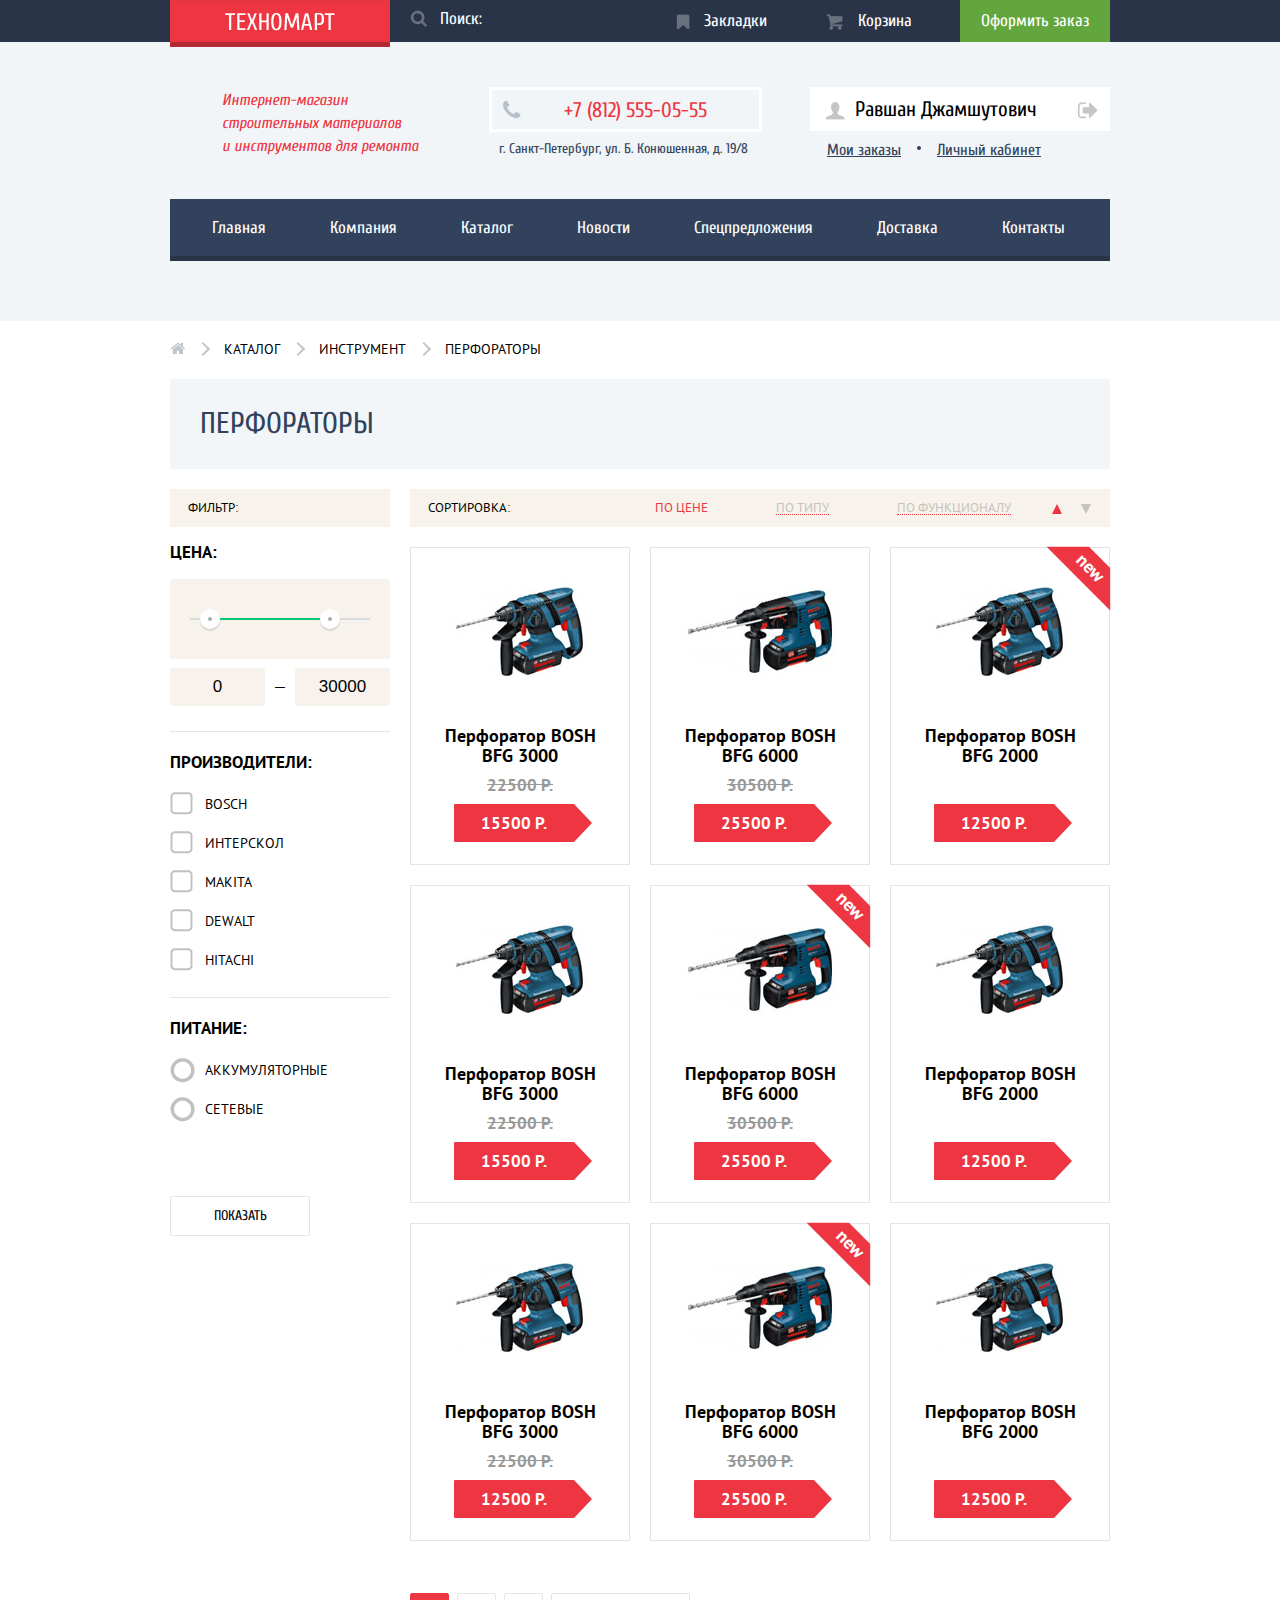
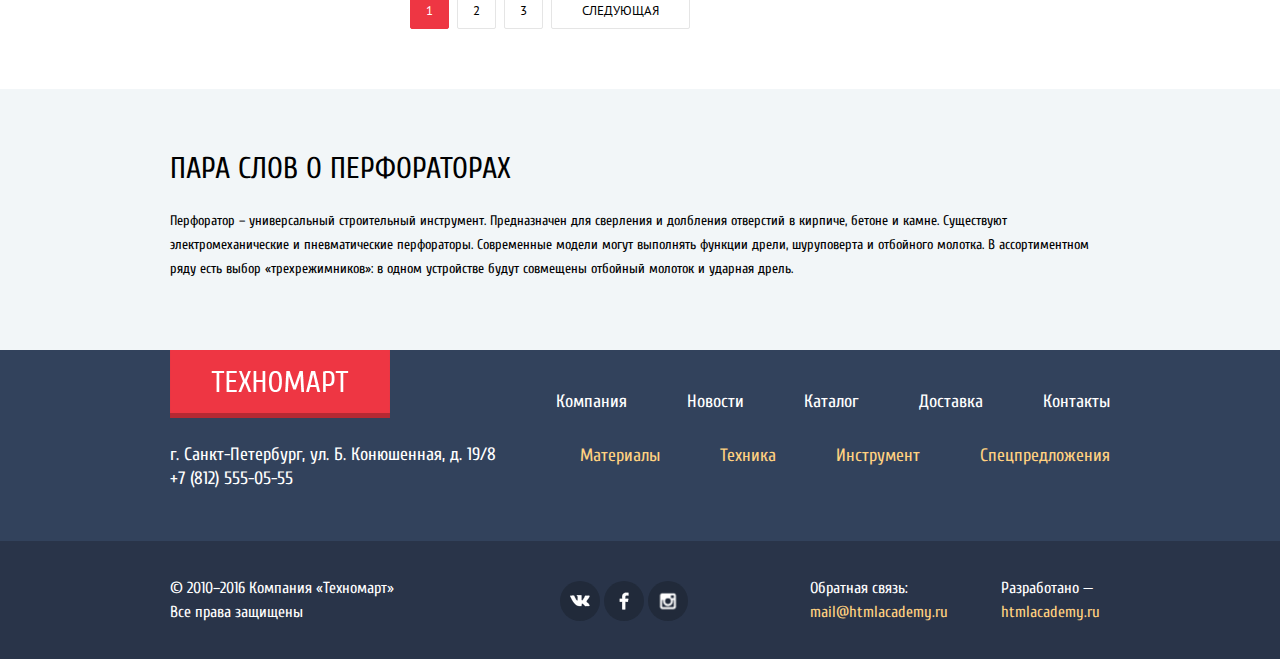
==== catalog.html @ 4146f98a "Верстка - итог" ====
<!DOCTYPE html>
<html lang="ru">
  <head>
    <meta charset="utf-8">
    <title>HTML Academy: Техномарт</title>
    <link rel="stylesheet" href="https://fonts.googleapis.com/css?family=Cuprum:400,400i,700&amp;subset=cyrillic">
    <link rel="stylesheet" href="https://fonts.googleapis.com/css?family=PT+Sans:400,700&amp;subset=cyrillic">
    <link rel="stylesheet" href="css/normalize.css">
    <link rel="stylesheet" href="css/style.css">
  </head>
  <body>
    <header class="main-header">
      <div class="main-header-top">
        <div class="container clearfix">
          <a class="main-header-logo" href="#">
            <img src="img/logo.png" width="220" height="47" alt="Техномарт">
          </a>
          <form class="main-header-search" action="https://echo.htmlacademy.ru" method="post">
            <input class="main-header-search-input" id="search" type="text">
            <label for="search">Поиск:</label>
          </form>
          <a class="order" href="#">Оформить заказ</a>
          <a class="basket" href="#">Корзина</a>
          <a class="bookmarks" href="#">Закладки</a>
        </div>
      </div>
      <div class="main-header-bottom">
        <div class="container">
          <h1>Интернет-магазин<br>
            строительных материалов<br>
            и инструментов для ремонта
          </h1>
          <div class="main-header-contacts">
            <p class="phone">
              +7 (812) 555-05-55
            </p>
            <p class="address">
              г. Санкт-Петербург, ул. Б. Конюшенная, д. 19/8
            </p>
          </div>
          <div class="main-header-user-block">
            <a class="logout" href="#">Равшан Джамшутович</a>
            <a class="orders" href="#">Мои заказы</a>
            <a class="personal-account" href="#">Личный кабинет</a>
          </div>
          <nav class="main-header-navigation">
            <ul>
              <li>
                <a href="#">Главная</a>
              </li>
              <li>
                <a href="#">Компания</a>
              </li>
              <li>
                <a href="#">Каталог</a>
              </li>
              <li>
                <a href="#">Новости</a>
              </li>
              <li>
                <a href="#">Спецпредложения</a>
              </li>
              <li>
                <a href="#">Доставка</a>
              </li>
              <li>
                <a href="#">Контакты</a>
              </li>
            </ul>
          </nav>
        </div>
      </div>
    </header>
    <main class="main-content container clearfix">
      <ul class="breadcrumbs">
        <li>
          <a class="home" href="#"></a>
        </li>
        <li>
          <a href="#">Каталог</a>
        </li>
        <li>
          <a href="#">Инструмент</a>
        </li>
        <li>
          Перфораторы
        </li>
      </ul>
      <h2>Перфораторы</h2>
      <aside class="filter">
        <div class="filter-caption">Фильтр:</div>
        <form action="https://echo.htmlacademy.ru" method="get">
          <div class="range-filter">
            <p>Цена:</p>
            <div class="range-controls">
              <div class="scale"><div class="bar"></div></div>
              <div class="toggle min-toggle"></div>
              <div class="toggle max-toggle"></div>
            </div>
            <div class="price-controls">
              <input class="min-price" type="text" value="0">
              <span>&mdash;</span>
              <input class="max-price" type="text" value="30000">
            </div>
          </div>
          <div class="filter-by-vendors">
            <p>Производители:</p>
            <input class="filter-by-vendors-input" id="vendor-1" type="checkbox" name="vendor" value="Bosch">
            <label for="vendor-1">Bosch</label>
            <input class="filter-by-vendors-input" id="vendor-2" type="checkbox" name="vendor" value="Интерскол">
            <label for="vendor-2">Интерскол</label>
            <input class="filter-by-vendors-input" id="vendor-3" type="checkbox" name="vendor" value="Makita">
            <label for="vendor-3">Makita</label>
            <input class="filter-by-vendors-input" id="vendor-4" type="checkbox" name="vendor" value="Dewalt">
            <label for="vendor-4">Dewalt</label>
            <input class="filter-by-vendors-input" id="vendor-5" type="checkbox" name="vendor" value="Hitachi">
            <label for="vendor-5">Hitachi</label>
          </div>
          <div class="filter-by-power">
            <p>Питание:</p>
            <input class="filter-by-power-input" id="power-1" type="checkbox" name="power" value="Аккумуляторные">
            <label for="power-1">Аккумуляторные</label>
            <input class="filter-by-power-input" id="power-2" type="checkbox" name="power" value="Сетевые">
            <label for="power-2">Сетевые</label>
          </div>
          <input class="btn" type="submit" value="Показать">
        </form>
      </aside>
      <section class="goods">
        <div class="sort clearfix">
          <p>Сортировка:</p>
          <ul class="sort-by">
            <li>
              <a href="#" class="active">По цене</a>
            </li>
            <li>
              <a href="#">По типу</a>
            </li>
            <li>
              <a href="#">По функционалу</a>
            </li>
          </ul>
          <a href="#" class="descending"></a>
          <a href="#" class="ascending active"></a>
        </div>
        <div class="items-grid">
          <div class="items-grid-item">
            <div class="image">
              <img src="img/snippet-18927.jpg" width="218" height="168" alt="Перфоратор BOSH BFG 3000">
            </div>
            <div class="actions">
              <a class="btn action-buy"  href="#">Купить</a>
              <a class="btn action-bookmark" href="#">В закладки</a>
            </div>
            <h3>Перфоратор BOSH BFG 3000</h3>
            <p class="old-price">22500 р.</p>
            <p class="price">15500 р.</p>
          </div>
          <div class="items-grid-item">
            <div class="image">
              <img src="img/snippet-945.jpg" width="218" height="168" alt="Перфоратор BOSH BFG 6000">
            </div>
            <div class="actions">
              <a class="btn action-buy" href="#">Купить</a>
              <a class="btn action-bookmark" href="#">В закладки</a>
            </div>
            <h3>Перфоратор BOSH BFG 6000</h3>
            <p class="old-price">30500 р.</p>
            <p class="price">25500 р.</p>
          </div>
          <div class="items-grid-item new">
            <div class="image">
              <img src="img/snippet-18927.jpg" width="218" height="168" alt="Перфоратор BOSH BFG 2000">
            </div>
            <div class="actions">
              <a class="btn action-buy" href="#">Купить</a>
              <a class="btn action-bookmark" href="#">В закладки</a>
            </div>
            <h3>Перфоратор BOSH BFG 2000</h3>
            <p class="old-price"></p>
            <p class="price">12500 р.</p>
          </div>
          <div class="items-grid-item">
            <div class="image">
              <img src="img/snippet-18927.jpg" width="218" height="168" alt="Перфоратор BOSH BFG 3000">
            </div>
            <div class="actions">
              <a class="btn action-buy" href="#">Купить</a>
              <a class="btn action-bookmark" href="#">В закладки</a>
            </div>
            <h3>Перфоратор BOSH BFG 3000</h3>
            <p class="old-price">22500 р.</p>
            <p class="price">15500 р.</p>
          </div>
          <div class="items-grid-item new">
            <div class="image">
              <img src="img/snippet-945.jpg" width="218" height="168" alt="Перфоратор BOSH BFG 6000">
            </div>
            <div class="actions">
              <a class="btn action-buy" href="#">Купить</a>
              <a class="btn action-bookmark" href="#">В закладки</a>
            </div>
            <h3>Перфоратор BOSH BFG 6000</h3>
            <p class="old-price">30500 р.</p>
            <p class="price">25500 р.</p>
          </div>
          <div class="items-grid-item">
            <div class="image">
              <img src="img/snippet-18927.jpg" width="218" height="168" alt="Перфоратор BOSH BFG 2000">
            </div>
            <div class="actions">
              <a class="btn action-buy" href="#">Купить</a>
              <a class="btn action-bookmark" href="#">В закладки</a>
            </div>
            <h3>Перфоратор BOSH BFG 2000</h3>
            <p class="old-price"></p>
            <p class="price">12500 р.</p>
          </div>
          <div class="items-grid-item">
            <div class="image">
              <img src="img/snippet-18927.jpg" width="218" height="168" alt="Перфоратор BOSH BFG 3000">
            </div>
            <div class="actions">
              <a class="btn action-buy" href="#">Купить</a>
              <a class="btn action-bookmark" href="#">В закладки</a>
            </div>
            <h3>Перфоратор BOSH BFG 3000</h3>
            <p class="old-price">22500 р.</p>
            <p class="price">12500 р.</p>
          </div>
          <div class="items-grid-item new">
            <div class="image">
              <img src="img/snippet-945.jpg" width="218" height="168" alt="Перфоратор BOSH BFG 6000">
            </div>
            <div class="actions">
              <a class="btn action-buy" href="#">Купить</a>
              <a class="btn action-bookmark" href="#">В закладки</a>
            </div>
            <h3>Перфоратор BOSH BFG 6000</h3>
            <p class="old-price">30500 р.</p>
            <p class="price">25500 р.</p>
          </div>
          <div class="items-grid-item">
            <div class="image">
              <img src="img/snippet-18927.jpg" width="218" height="168" alt="Перфоратор BOSH BFG 2000">
            </div>
            <div class="actions">
              <a class="btn action-buy" href="#">Купить</a>
              <a class="btn action-bookmark" href="#">В закладки</a>
            </div>
            <h3>Перфоратор BOSH BFG 2000</h3>
            <p class="old-price"></p>
            <p class="price">12500 р.</p>
          </div>
        </div>
        <div class="pages">
          <ul>
            <li>
              <a class="active">1</a>
            </li>
            <li>
              <a href="#">2</a>
            </li>
            <li>
              <a href="#">3</a>
            </li>
            <li>
              <a class="next" href="#">Следующая</a>
            </li>
          </ul>
        </div>
      </section>
    </main>
    <article class="note">
      <div class="container">
        <h2>Пара слов о перфораторах</h2>
        <p>
          Перфоратор &ndash; универсальный строительный инструмент.
          Предназначен для сверления и долбления отверстий в кирпиче, бетоне и камне.
          Существуют электромеханические и пневматические перфораторы.
          Современные модели могут выполнять функции дрели, шуруповерта и отбойного молотка.
          В ассортиментном ряду есть выбор «трехрежимников»: в одном устройстве будут совмещены
          отбойный молоток и ударная дрель.
        </p>
      </div>
    </article>
    <footer class="main-footer">
      <div class="footer-top">
        <div class="container clearfix">
          <div class="main-footer-contacts">
            <a class="main-footer-logo"  href="#">
              <img src="img/logo_footer.png" width="220" height="68" alt="Техномарт">
            </a>
            <p>
              г. Санкт-Петербург, ул. Б. Конюшенная, д. 19/8 <br>
              +7 (812) 555-05-55
            </p>
          </div>
          <div class="main-footer-navigation">
            <ul class="main-footer-navigation-top">
              <li>
                <a href="#">Компания</a>
              </li>
              <li>
                <a href="#">Новости</a>
              </li>
              <li>
                <a href="#">Каталог</a>
              </li>
              <li>
                <a href="#">Доставка</a>
              </li>
              <li>
                <a href="#">Контакты</a>
              </li>
            </ul>
            <ul class="main-footer-navigation-bottom">
              <li>
                <a href="#">Материалы</a>
              </li>
              <li>
                <a href="#">Техника</a>
              </li>
              <li>
                <a href="#">Инструмент</a>
              </li>
              <li>
                <a href="#">Спецпредложения</a>
              </li>
            </ul>
          </div>
        </div>
      </div>
      <div class="footer-bottom">
        <div class="container clearfix">
          <div class="footer-copyright">
            &copy; 2010&ndash;2016 Компания &laquo;Техномарт&raquo; <br>
            Все права защищены
          </div>
          <div class="footer-social">
            <a class="vk" href="#">Вконтакте</a>
            <a class="facebook" href="#">Фейсбук</a>
            <a class="instagramm" href="#">Инстаграм</a>
          </div>
          <div class="footer-feedback">
            <p>Обратная связь:</p>
            <a href="mailto:mail@htmlacademy.ru">mail@htmlacademy.ru</a>
          </div>
          <div class="footer-designed">
            <p>Разработано &mdash;</p>
            <a href="#">htmlacademy.ru</a>
          </div>
        </div>
      </div>
    </footer>
  </body>
</html>
---- css/style.css ----
body {
  min-width: 1200px;
  margin: 0;
  padding: 0;
  font-size: 14px;
  line-height: 24px;
  font-weight: normal;
  font-family: Cuprum, Arial, sans-serif;
}

.clearfix::after {
  content: "";
  display: table;
  clear: both;
}

.container {
  width: 940px;
  margin: 0 auto;
  padding: 0 10px;
}

.main-header-top {
  background-color: #293449;
}

.main-header-top .container {
  height: 42px;
  color: #ffffff;
  font-size: 17px;
  line-height: 18px;
}

.main-header-logo {
  width: 220px;
  height: 47px;
  float: left;
}

.main-header-logo:hover {
  background: transparent url("../img/logo-hover.png") no-repeat;
}

.main-header-logo:active {
  background: transparent url("../img/logo-active.png") no-repeat;
}

.main-header-logo:hover img,
.main-header-logo:active img {
  display: none;
}

.main-header-search {
  float: left;
  width: 270px;
  height: 42px;
  margin: 0;
  position: relative;
}

.main-header-search-input {
  position: relative;
  width: 220px;
  height: 40px;
  border: none;
  margin: 0;
  padding-left: 50px;
  background-color: transparent;
  font: inherit;
}

.main-header-search label {
  position: absolute;
  top: 10px;
  left: 50px;
}

.main-header-search label::after {
  content: "";
  position: absolute;
  left: -30px;
  background: transparent url("../img/icon-sprite.png") no-repeat;
  width: 17px;
  height: 17px;
  background-position: -5px -271px;
  opacity: 0.3;
}

.main-header-search-input:focus {
  background-color: #ffffff;
  outline: none;
}

.main-header-search-input:focus + label {
  font-size: 0;
}

.main-header-search-input:focus + label::after {
  background: transparent url("../img/icon-sprite.png") no-repeat;
  background-position: -5px -298px;
  opacity: 1;
}

.main-header-top .bookmarks,
.main-header-top .basket,
.main-header-top .order {
  float: right;
  width: 150px;
  color: #ffffff;
  font-size: 17px;
  text-decoration: none;
  padding-top: 12px;
  padding-bottom: 12px;
  text-align: center;
}

.main-header-top .bookmarks,
.main-header-top .basket {
  position: relative;
}

.main-header-top .bookmarks::after,
.main-header-top .basket::after {
  content: "";
  position: absolute;
  top: 14px;
  left: 16px;
  width: 19px;
  height: 19px;
  background: transparent url("../img/icon-sprite.png") no-repeat;
  opacity: 0.3;
}

.main-header-top .bookmarks::after {
  background-position: -5px -31px;
}

.main-header-top .basket::after {
  background-position: -5px -5px;
}

.main-header-top .order {
  background-color: #63a63e;
}

.main-header-top .bookmarks:hover,
.main-header-top .basket:hover,
.main-header-top .main-header-search:hover {
  background-color: #212a3a;
}

.main-header-top .bookmarks:hover::after,
.main-header-top .basket:hover::after,
.main-header-search:hover label::after{
  opacity: 1;
}

.main-header-top .order:hover {
  background-color: #5fbb2d;
}

.main-header-top.bookmarks:hover,
.main-header-top .basket:hover {
  opacity: 1;
}

.main-header-top .bookmarks:active,
.main-header-top .basket:active {
  background-color: #161d29;
  color: rgba(255, 255, 255, 0.6);
}

.main-header-top .order:active {
  background-color: #518534;
  color: rgba(255, 255, 255, 0.51);
}

.main-header-top .bookmarks:active::after,
.main-header-top .basket:active::after {
  opacity: 0.5;
}

.main-header-bottom {
  background-color: #f1f5f7;
  padding-top: 45px;
  padding-bottom: 60px;
}

.main-header-bottom h1 {
  float: left;
  width: 200px;
  font-size: 16px;
  line-height: 23px;
  color: #ee3643;
  font-style: italic;
  font-weight: normal;
  padding-top: 2px;
  padding-left: 52px;
  padding-right: 67px;
  margin-top: 0;
  margin-bottom: 41px;
}

.main-header-contacts {
  float: left;
  width: 300px;
}

.main-header-contacts .phone {
  position: relative;
  width: 195px;
  border: 3px solid #ffffff;
  color: #ee3643;
  font-size: 21px;
  line-height: 18px;
  padding-top: 11px;
  padding-bottom: 10px;
  padding-left: 72px;
  margin: 0;
}

.main-header-contacts .phone::before {
  content: "";
  position: absolute;
  top: 10px;
  left: 10px;
  background: transparent url("../img/icon-sprite.png") no-repeat;
  width: 19px;
  height: 19px;
  background-position: -5px -242px;

}

.main-header-contacts .address {
  color: #32425c;
  width: 260px;
  font-size: 14px;
  line-height: 24px;
  margin: 0;
  padding: 5px 10px;
}

.main-header-user-block {
  float: right;
  width: 300px;
  padding-left: 10px;
}

.main-header-user-block .registration,
.main-header-user-block .login,
.main-header-user-block .logout {
  background-color: #ffffff;
  text-decoration: none;
  color: #000000;
  font-size: 21px;
  line-height: 18px;
  vertical-align: top;
  padding-top: 13px;
  padding-bottom: 13px;

}
.main-header-user-block .login{
  position: relative;
  float: right;
  width: 50px;
  padding-left: 45px;
  padding-right: 25px;
}

.main-header-user-block .logout{
  position: relative;
  float: right;
  width: 210px;
  padding-left: 45px;
  padding-right: 45px;
  margin-bottom: 7px;
}

.main-header-user-block .login::before,
.main-header-user-block .logout::after,
.main-header-user-block .logout::before {
   content: "";
   position: absolute;
   background: transparent url("../img/icon-sprite.png") no-repeat;
 }

.main-header-user-block .login::before {
  background-position: -5px -134px;
  width: 19px;
  height: 19px;
  top: 15px;
  left: 15px;
}

.main-header-user-block .logout::after {
  width: 21px;
  height: 17px;
  background-position: -5px -188px;
  top: 15px;
  right: 12px;
}

.main-header-user-block .logout::before{
  width: 20px;
  height: 18px;
  background-position: -5px -325px;
  top: 15px;
  left: 15px;
}

.main-header-user-block .registration {
  float: right;
  width: 100px;
  margin-left: 10px;
  padding-left: 25px;
  padding-right: 25px;
}

.main-header-user-block .login:hover,
.main-header-user-block .registration:hover {
  color: #ee3643;
}

.main-header-user-block .login:hover::before {
  background-position: -5px -161px;
}

.main-header-user-block .logout:hover::after {
  background-position: -5px -215px;
}


.main-header-user-block .logout:hover::before {
  background-position: -5px -353px;
}

.main-header-user-block .login:active,
.main-header-user-block .registration:active,
.main-header-user-block .logout:active {
  color: rgba(0, 0, 0, 0.3);
}

.main-header-user-block .login:active::before,
.main-header-user-block .logout:active::after{
  background-position: -5px -134px;
}

.main-header-user-block .logout:active::before {
  background-position: -5px -270px;
}

.main-header-user-block .orders,
.main-header-user-block .personal-account {
  position: relative;
  padding-left: 17px;
  padding-right: 15px;
  color: #32425c;
  font-size: 16px;
}

.main-header-user-block .orders:hover,
.main-header-user-block .personal-account:hover {
  color: #ee3643;
}

.main-header-user-block .orders::after {
  content: "";
  position: absolute;
  width: 4px;
  height: 4px;
  top: 5px;
  right: -5px;
  border-radius: 50%;
  background-color: #32425c;
}

.main-header-user-block .orders:active,
.main-header-user-block .personal-account:active {
  color: rgba(0, 0, 0, 0.3);
}

.main-header-navigation {
  clear: both;
  background-color: #32425c;
  border-bottom: 5px solid #293449;
  padding: 0 12px;
}

.main-header-navigation ul,
.main-footer-navigation ul,
.breadcrumbs ul,
.sort-by ul,
.pages ul {
  margin: 0;
  padding: 0;
  list-style: none;
}

.main-header-navigation li,
.main-footer-navigation li,
.breadcrumbs li,
.sort-by li,
.pages li {
  display: inline-block;
}

.main-header-navigation a,
.main-footer-navigation a,
.breadcrumbs a,
.sort-by a,
.pages a {
  display: block;
  text-decoration: none;
}

.main-header-navigation li {
  font-size: 17px;
  line-height: 17px;
}

.main-header-navigation a {
  padding: 20px 30px;
  color: #ffffff;
}
.main-header-navigation a:hover {
  background-color: #293449;
}

.main-header-navigation a:active {
  background-color: #293449;
  color: #868c95;
}

.breadcrumbs a,
.pages a {
  color: #000000;
}

.breadcrumbs {
  padding: 0;
  margin: 16px 0;
}

.breadcrumbs li {
  margin-right: 35px;
  vertical-align: top;
}

.breadcrumbs a{
  position: relative;
}

.breadcrumbs .home::before {
  content: "";
  position: absolute;
  top: 5px;
  left: 0;
  width: 15px;
  height: 12px;
  background: transparent url("../img/icon-sprite.png") no-repeat;
  background-position: -5px -85px;
}

.breadcrumbs .home {
  width: 15px;
  height: 12px;
}

.breadcrumbs a::after {
  content: "";
  position: absolute;
  top: 7px;
  right: -23px;
  width: 8px;
  height: 8px;
  border-top: 2px solid #c1c6ce;
  border-right: 2px solid #c1c6ce;
  -webkit-transform: rotate(45deg);
  -ms-transform: rotate(45deg);
  transform: rotate(45deg);
}

.pages li {
  margin-right: 5px;
}

.pages {
  margin-top: 32px;
  font-size: 13px;
  line-height: 18px;
}

.pages a {
  border: 1px solid #e5e5e5;
  border-radius: 2px;
  padding: 8px 15px;
}

.pages .next {
  padding: 8px 30px;
}

.pages a:hover {
  border-color: #bdc6ca;
}

.pages a:active {
  border-color: #ee3643;
}

.pages a.active {
  background-color: #ee3643;
  border-color: #ee3643;
  color: #ffffff;
}

.sort {
  background-color: #f7f3ec;
  font-size: 13px;
  line-height: 18px;
  padding-top: 10px;
  padding-bottom: 10px;
}

.sort p,
.sort .sort-by {
  float: left;
}

.sort p {
  margin-left: 18px;
  margin-top: 0;
  margin-bottom: 0;
}

.sort-by {
  margin-left: 145px;
  margin-bottom: 0;
  margin-top: 0;
  padding: 0;
}

.sort-by li {
  margin-left: 65px;
}

.sort-by li:nth-child(1) {
  margin-left: 0;
}

.sort .ascending,
.sort .descending {
  float: right;
  margin-top: 5px;
  margin-right: 19px;
  width: 0;
  height: 0;
  border-left: 5px solid transparent;
  border-right: 5px solid transparent;
}

.sort .ascending {
  border-bottom: 10px solid #c6c2bd;
}

.sort .descending {
  border-top: 10px solid #c6c2bd;
}

.sort .ascending.active {
  border-bottom-color: #ee3643;
}

.sort .descending.active {
  border-top-color: #ee3643;
}

.sort .ascending:hover {
  border-bottom-color: #000000;
}

.sort .descending:hover{
  border-top-color: #000000;
}

.sort-by a {
  color: #c6c2bd;
  border-bottom: 1px dotted #ee3643;
  height: 1em;
  line-height: 1.05em;
}

.sort-by a.active {
  color: #ee3643;
  border-bottom: none;
}

.sort-by a:hover{
  color: #000000;
  border-bottom: 1px solid #ee3643;
}

.main-content h2 {
  margin-top: 18px;
}

.main-content .breadcrumbs,
.main-content .filter,
.goods .sort,
.goods .pages {
  font-family: "PT Sans", sans-serif;
  text-transform: uppercase;
}

.note {
  margin-top: 60px;
  background-color: #f2f6f8;
  padding-top: 40px;
  padding-bottom: 55px;
}

.main-content h2,
.note h2 {
  text-transform: uppercase;
  font-weight: normal;
  font-size: 30px;
  line-height: 30px;
}

.main-content h2 {
  background-color: #f2f6f8;
  padding: 30px;
  color: #32425c;
  margin-bottom: 20px;
}

.main-content .filter {
  width: 220px;
  margin-right: 20px;
  float: left;
}

.main-content .goods {
  width: 700px;
  float: right;
}

.filter label {
  display: block;
}

.filter p {
  font-size: 17px;
  line-height: 30px;
  font-weight: bold;
  margin-top: 10px;
  margin-bottom: 12px;
}

.filter .filter-caption {
  font-weight: normal;
  background-color: #f7f3ec;
  padding: 10px 18px;
  font-size: 13px;
  line-height: 18px;
  margin: 0;
}

.range-controls {
  position: relative;
  padding-top: 39px;
  padding-bottom: 39px;
  padding-left: 20px;
  padding-right: 20px;
  background-color: #f7f3ec;
  border-radius: 3px;
  margin-bottom: 9px;
}

.range-controls .scale {
  width: 180px;
  height: 2px;
  background-color: #d7dcde;
}

.range-controls .bar {
  height: 2px;
  background-color: #00ca74;
  margin-left: 30px;
  margin-right: 50px;
}

.range-controls .toggle {
  position: absolute;
  top: 30px;
  width: 4px;
  height: 4px;
  border-radius: 50%;
  background-color: #ababab;
  border: 8px solid #ffffff;
  box-shadow: 0 2px 1px 0 #d7d4ce;
  cursor: pointer;
}

.range-controls .min-toggle {
  left: 30px;
}

.range-controls .max-toggle {
  right: 50px;
}

.price-controls {
  font-size: 0;
  width: 220px;
  vertical-align: middle;
}

.price-controls input {
  display: inline-block;
  width: 95px;
  padding-left: 0;
  padding-right: 0;
  padding-bottom: 10px;
  padding-top: 10px;
  background-color: #f7f3ec;
  text-align: center;
  border: none;
  border-radius: 3px;
  font-size: 17px;
  line-height: 18px;
}

.price-controls span {
  display: inline-block;
  text-align: center;
  font-size: 17px;
  width: 30px;
}

.filter input[type="checkbox"] {
  display: none;
}

.filter label {
  position: relative;
  padding-left: 35px;
  margin: 15px 0;
  cursor: pointer;
}

.filter label::before,
.filter-by-vendors-input:checked + label::before,
.filter-by-power-input:checked + label::before{
  content: "";
  position: absolute;
  top: 0;
  left: 0;
  background: transparent url("../img/icon-sprite-2.png") no-repeat;
}

.filter-by-vendors label::before {
  width: 23px;
  height: 23px;
  background-position: -5px -5px;
}

.filter-by-vendors-input:checked + label::before {
  width: 27px;
  height: 23px;
  background-position: -5px -38px;
}

.filter-by-power label::before {
  width: 25px;
  height: 25px;
  background-position: -5px -71px;
}

.filter-by-power-input:checked + label::before {
  width: 25px;
  height: 25px;
  background-position: -5px -106px;
}

.filter-by-vendors,
.filter-by-power {
  border-top: 1px solid #e5e5e5;
  margin-top: 25px;
  padding-top: 5px;
}

.filter input[type="submit"] {
  width: 140px;
  border: 1px solid #e5e5e5;
  background-color: #ffffff;
  color: #000000;
  margin-top: 75px;
  cursor: pointer;
}

.promo {
  padding-top: 60px;
  padding-bottom: 30px;
}

.promo-item {
  width: 300px;
  height: 123px;
  float: left;
  position: relative;
}

h4 {
  font-size: 30px;
  text-transform: uppercase;
  font-weight: normal;
}

.promo-slider h4 {
  color: #ffffff;
  font-size: 36px;
  line-height: 30px;
  font-weight: bold;
  margin-left: 25px;
  margin-top: 25px;
  margin-bottom: 4px;
 }

.promo-item p {
  color: #ffffff;
  font-weight: bold;
  font-size: 24px;
  line-height: 30px;
  margin-top: 20px;
  margin-left: 23px;
  margin-bottom: 12px;
}

.promo-slider p {
  color: #ffffff;
  font-family: "PT Sans", sans-serif;
  font-size: 18px;
  line-height: 24px;
  font-weight: normal;
  margin-top: 0;
  margin-left: 25px;
  margin-bottom: 120px;
}

.btn {
  display: block;
  padding: 10px 0;
  border: none;
  border-radius: 2px;
  text-decoration: none;
  text-transform: uppercase;
  text-align: center;
  font-family: Cuprum, Arial, sans-serif;
  font-size: 14px;
  line-height: 18px;
  color: #ffffff;
  background-color: #ee3643;
}

.btn:hover {
  background-color: #ca2c37;
}

.btn:active {
  background-color: #ba2732;
}

.promo-item .btn {
  width: 135px;
  margin-left: 24px;
  margin-bottom: 22px;
  background-color: rgba(0, 0, 0, 0.1);
}

.promo-item .btn:hover {
  background-color: rgba(0, 0, 0, 0.2);
}

.promo-item .btn:active {
  background-color: rgba(0, 0, 0, 0.3);
}

.promo-slider .btn {
  width: 195px;
  margin-left: 25px;
}

.promo-item::before {
  content: "";
  position: absolute;
  top: 30px;
  right: 30px;
  background: transparent url("../img/icon-big-sprite.png") no-repeat;
}

.promo-item:nth-child(1) {
  background-color: #f6b22d;
  margin-right: 20px;
  margin-bottom: 20px;
}

.promo-item:nth-child(1)::before {
  width: 44px;
  height: 65px;
  background-position: -5px -231px;
  right: 42px;
}

.promo-item:nth-child(2) {
  background-color: #4aafde;
  margin-right: 20px;
  margin-bottom: 20px;
}

.promo-item:nth-child(2)::before {
  width: 75px;
  height: 61px;
  background-position: -5px -160px;
}

.promo-item:nth-child(3) {
  background-color: #cc79d1;
  margin-bottom: 20px;
}

.promo-item:nth-child(3)::before {
  width: 78px;
  height: 62px;
  background-position: -5px -306px;
}

.promo-item:nth-child(5) {
  background-color: #85d179;
  margin-bottom: 20px;
}

.promo-item:nth-child(5)::before {
  width: 59px;
  height: 72px;
  background-position: -5px -78px;
  right: 42px;
  top: 28px;
}

.promo-item:nth-child(6) {
  background-color: #f6b22d;
  margin-bottom: 20px;
}

.promo-item:nth-child(6)::before {
  width: 78px;
  height: 63px;
  background-position: -5px -5px;
}

.promo .new::after {
  top: 7px;
  right: -23px;
}

.promo-slider {
  width: 620px;
  height: 267px;
  margin-right: 20px;
  margin-bottom: 20px;
  float: left;
  position: relative;
  background-color: #c0c0c0;
  overflow: hidden;
}

.promo-slide h4,
.promo-slide p,
.promo-slide .btn,
.promo-slider .controls{
  position: relative;
  z-index: 1;
}

.promo-slide img {
  position: absolute;
  top: 0;
  left: 0;
  width: 100%;
  height: 100%;
  z-index: 0;
}
 .promo-slider .next,
 .promo-slider .prev {
   content: "";
   font-size: 0;
   cursor: pointer;
   position: absolute;
   width: 28px;
   height: 28px;
   top: 50%;
   margin-top: -14px;
   border-top: 3px solid #ffffff;
   border-right: 3px solid #ffffff;
   z-index: 1;
 }

.promo-slider .next {
  left: 28px;
  -webkit-transform: rotate(225deg);
  -ms-transform: rotate(225deg);
  transform: rotate(225deg);
}

.promo-slider .prev {
  right: 25px;
  -webkit-transform: rotate(45deg);
  -ms-transform: rotate(45deg);
  transform: rotate(45deg);
}

.promo-slider .controls {
  position: absolute;
  width: 120px;
  height: 20px;
  bottom: 35px;
  left: 50%;
  margin-left: -60px;
  text-align: center;
}

.promo-slider .controls label {
  display: inline-block;
  width: 6px;
  height: 6px;
  margin: 0 5px;
  border: 2px solid #ffffff;
  border-radius: 50%;
  background-color: #ffffff;
  vertical-align: middle;
  cursor: pointer;
}

.promo-slider input[type="radio"] {
  display: none;
}

#btn-1:checked ~ .controls label[for="btn-1"],
#btn-2:checked ~ .controls label[for="btn-2"] {
  background-color: #ee3643;
}

.promo-slide {
  display: none;
}

#btn-1:checked ~ .promo-slides .promo-slide:nth-child(1),
#btn-2:checked ~ .promo-slides .promo-slide:nth-child(2) {
  display: block;
}

.caption {
  background-color: #f7f3ec;
  padding-top: 25px;
  padding-bottom: 25px;
  padding-left: 30px;
  padding-right: 25px;
  margin-bottom: 20px;
}

.caption h2 {
  float: left;
  width: 600px;
  margin: 0;
  padding: 0;
  padding-top: 5px;
  font-size: 30px;
  line-height: 30px;
  text-transform: uppercase;
  color: #32425c;
  font-weight: normal;
}

.caption .btn {
  float: right;
  width: 252px;
}

.popular .items-grid-item:nth-child(4n) {
  margin-right: 0;
}

.goods .items-grid-item:nth-child(3n) {
  margin-right: 0;
}

.items-grid {
  margin-top: 20px;
}

.items-grid {
  font-size: 0;
}

.items-grid-item {
  font-size: 18px;
}

.items-grid-item {
  position: relative;
  width: 218px;
  min-height: 316px;
  border: 1px solid #e5e5e5;
  display: inline-block;
  margin-bottom: 20px;
  margin-right: 20px;
  text-align: center;
  font-family: "PT Sans", sans-serif;
  font-weight: bold;
}

.items-grid-item .image {
  width: 218px;
  height: 168px;
}

.items-grid-item img {
  max-width: 100%;
  max-height: 100%;
}

.items-grid-item h3 {
  font-size: 18px;
  line-height: 20px;
  margin-top: 10px;
  margin-bottom: 0px;
  margin-left: 30px;
  margin-right: 30px;
}

.items-grid-item p {
  min-height: 18px;
  line-height: 18px;
  font-size: 17px;
  font-weight: bold;
  text-transform: uppercase;
}

.items-grid .price {
  position: relative;
  width: 120px;
  background-color: #ee3643;
  margin-left: 43px;
  margin-top: 0;
  margin-bottom: 0;
  color: #ffffff;
  text-align: center;
  padding: 10px 0;
  border-radius: 1px 0 0 1px;
}

.items-grid .price::after {
  content: "";
  position: absolute;
  left: 120px;
  top: 0;
  width: 0;
  height: 0;
  border-top: 19px solid transparent;
  border-left: 18px solid #ee3643;
  border-bottom: 19px solid transparent;
}

.items-grid .old-price {
  width: 120px;
  margin: 0 auto;
  color: #999999;
  text-decoration: line-through;
  text-align: center;
  padding: 10px 0;
}

.new::after {
  content: "new";
  position: absolute;
  text-align: center;
  line-height: 28px;
  color: #ffffff;
  top: 5px;
  right: -25px;
  border-bottom: 30px solid #ee3643;
  border-left: 30px solid transparent;
  border-right: 30px solid transparent;
  height: 0;
  width: 30px;
  -webkit-transform: rotate(45deg);
  -ms-transform: rotate(45deg);
  transform:rotate(45deg);
}

.items-grid-item .actions {
  position: absolute;
  top: 45px;
  left: 0;
  z-index: 10;
  width: 218px;
  height: 88px;
  opacity: 0;
}

.items-grid .btn {
  padding: 7px 0;
  width: 135px;
  margin: 4px auto;
}

.items-grid .action-buy {
  position: relative;
  background-color: #63a63e;
  border: 3px solid #63a63e;
  border-bottom-color: #367315;
}

.items-grid .action-buy::after {
  content: "";
  position: absolute;
  top: 8px;
  left: 10px;
  width: 19px;
  height: 19px;
  background: transparent url("../img/icon-sprite.png") no-repeat;
  opacity: 0.3;
  background-position: -5px -5px;
}

.items-grid .action-buy:hover {
  background-color: #5fbb2d;
  border-color: #5fbb2d;
  border-bottom-color: #367315;
}

.items-grid .action-buy:active {
  background-color: #518534;
  border-color: #518534;
}

.items-grid .action-buy:hover::after,
.items-grid .action-buy:hover:active::after{
  opacity: 1;
}

.items-grid .action-bookmark {
  background-color: #ffffff;
  border: 3px solid #63a63e;
  color: #32425c;
}

.items-grid .action-bookmark:hover {
   border-color: #32425c;
 }

.items-grid-item:hover {
  box-shadow: 0 5px 15px 0 rgba(0,0,0,0.5);
}

.items-grid .action-bookmark:active {
  opacity: 0.3;
}

.items-grid-item:hover .image {
  opacity: 0;
}

.items-grid-item:hover .actions {
  opacity: 1;
}

.brands {
  padding-bottom: 70px;
}

.brands .items {
  padding: 0;
  font-size: 0;
  text-align: center;
  vertical-align: middle;
}

.brands .item {
  position: relative;
  width: 218px;
  height: 145px;
  display: inline-block;
  margin-right: 20px;
  margin-bottom: 5px;
  font-size: 18px;
  border: 1px solid #e7e7e7;
}

.brands .item:hover {
  box-shadow: 0 5px 15px 0 rgba(0,0,0,0.5);
}

.brands img {
  position: absolute;
  top: 50%;
  left: 50%;
  -webkit-transform: translate(-50%, -50%);
  -ms-transform: translate(-50%, -50%);
  transform: translate(-50%, -50%);
}

.brands .item:nth-child(4n) {
  margin-right: 0;
}

.servise p,
.about-us p {
  font-family: "PT Sans", sans-serif;
  font-size: 13px;
  line-height: 24px;
}

.about-us ul {
  font-size: 18px;
  line-height: 20px;
  padding-left: 35px;
}

.about-us li {
  position: relative;
  list-style: none;
  margin-top: 17px;
  margin-bottom: 17px;
}

.about-us li::before {
  content: "";
  position: absolute;
  top: 7px;
  left: -35px;
  width: 25px;
  height: 2px;
  background-color: #ee3643;
}

.about-us-delivery .btn {
  width: 220px;
  margin-top: 36px;
}

.servise {
  background-color: #f2f6f8;
}

.servise .container {
  padding-top: 65px;
}

.servise-slider {
  padding-top: 56px;
  padding-bottom: 105px;
}

.servise-slider .controls {
  position: relative;
  float: left;
  width: 240px;
  margin-right: 80px;
}

.servise-slides {
  float: left;
  width: 620px;
}

.servise h4 {
  margin-top: 0;
  margin-bottom: 29px;
}

.servise-slides p {
  width: 375px;
  margin-top: 23px;
  margin-bottom: 0;
}

.servise-slider .btn {
  width: 195px;
  margin-top: 25px;
}

.servise-slider  {
  position: relative;
}

.servise-slider img {
  position: absolute;
  bottom: 0;
  right: 0;
}

.servise-slider label {
  display: block;
  background-color: #32425c;
  border-top: 1px solid #405069;
  border-bottom: 1px solid #293449;
  color: #ffffff;
  font-size: 21px;
  line-height: 30px;
  padding: 14px 22px;
  font-weight: bold;
  cursor: pointer;
}

.servise h5 {
  font-size: 36px;
  line-height: 36px;
  text-transform: uppercase;
  color: #32425c;
  font-weight: normal;
  margin: 0;
}

.servise-slider .controls::after {
  content: "";
  position: absolute;
  width: 10px;
  height: 272px;
  background-image: url("../img/slider-side.png");
  right: 0;
  top: 50%;
  margin-top: -136px;
}

.servise-slider input[type="radio"] {
  display: none;
}

#btn-delivery:checked ~ .controls label[for="btn-delivery"],
#btn-guarantee:checked ~ .controls label[for="btn-guarantee"],
#btn-credit:checked ~ .controls label[for="btn-credit"] {
  background-color: #ffffff;
  border-color: #ffffff;
  color: #32425c;
}

.servise-slide{
  display: none;
}

#btn-delivery:checked ~ .servise-slides .delivery,
#btn-guarantee:checked ~ .servise-slides .guarantee,
#btn-credit:checked ~ .servise-slides .credit{
  display: block;
}

.about-us {
  margin-bottom: 85px;
  margin-top: 41px;
}

.about-us h4 {
  margin-bottom: 30px;
}

.about-us p {
  margin: 25px 0;
}

.about-us-delivery {
  width: 620px;
  margin-right: 20px;
  float: left;
}

.about-us-contacts {
  width: 300px;
  float: right;
}

.about-us-contacts p {
  margin-bottom: 30px;
}

.about-us .btn {
  margin-top: 34px;
}

.footer-top {
  background-color: #32425c;
  font-size: 18px;
}

.footer-bottom {
  background-color: #293449;
  font-size: 16px;
}

.footer-top .container {
  padding-bottom: 32px;
}

.main-footer-contacts {
  float: left;
}

.main-footer-navigation {
  float: right;
}

.main-footer-navigation p {
  padding: 4px 0;
}

.main-footer-navigation {
  padding: 0;
  margin-top: 20px;
}

.main-footer-navigation li {
  font-size: 18px;
  line-height: 24px;
}

.main-footer-navigation a {
  padding-top: 20px;
  padding-bottom: 10px;
  padding-right: 0;
  padding-left: 55px;
}

.main-footer-navigation-bottom,
.main-footer-navigation-top {
  text-align: right;
}

.main-footer-navigation-bottom {
  margin-left: 34px;
}

.main-footer-navigation-bottom a {
  color: #ffd180;
}

.main-footer-navigation-top a {
  color: #ffffff;
}

.main-footer-navigation a:hover {
  text-decoration: underline;
}

.main-footer-navigation a:active {
  text-decoration: none;
  opacity: 0.5;
}

.main-footer {
  color: #ffffff;
}

.footer-copyright {
  width: 300px;
  margin-right: 20px;
  float: left;
}

.footer-social {
  width: 200px;
  margin-right: 50px;
  margin-left: 70px;
  float: left;
}

.footer-social a {
  position: relative;
  display: inline-block;
  font-size: 0;
  width: 40px;
  height: 40px;
  border-radius: 50%;
  background-color: #212a3a;
}

.footer-bottom {
  padding-top: 35px;
  padding-bottom: 35px;
}

.footer-social a:hover,
.footer-social a:active {
  background-color: #ee3643;
}

.footer-social .vk::after,
.footer-social .facebook::after,
.footer-social .instagramm::after{
  content: "";
  position: absolute;
  top: 15px;
  left: 10px;
  background: transparent url("../img/icon-sprite.png") no-repeat;
  top: 50%;
  left: 50%;
  -webkit-transform: translate(-50%, -50%);
  -ms-transform: translate(-50%, -50%);
  transform: translate(-50%, -50%);
}

.footer-social .vk::after {
  width: 20px;
  height: 12px;
  background-position: -5px -381px;
}

.footer-social .facebook::after {
  width: 10px;
  height: 18px;
  background-position: -5px -57px;
}

.footer-social .instagramm::after {
  width: 17px;
  height: 17px;
  background-position: -5px -107px;
}

.footer-bottom p {
  margin: 0;
}

.footer-feedback {
  float: left;
}

.footer-designed {
  float: right;
  padding-right: 10px;
}

.footer-feedback a,
.footer-designed a {
  color: #ffd180;
  text-decoration: none;
}

.footer-feedback a:hover,
.footer-designed a:hover {
  text-decoration: underline;
}

.footer-feedback a:active,
.footer-designed a:active {
  color: #ee3643;
  text-decoration: none;
}

.modal-content-feedback {
  display: none;
}

.modal-content-feedback {
  position: fixed;
  bottom: 100px;
  left: 50%;
  margin-left: -315px;
  z-index: 10;
  box-shadow: 0 30px 50px rgba(0, 0, 0, 0.7);
  border-top: 8px solid #ee3643;
}

.modal-content-feedback .top-container,
.modal-content-feedback .bottom-container {
  width: 465px;
  padding-left: 80px;
  padding-right: 80px;
}

.modal-content-feedback .top-container {
  background-color: #ffffff;
  padding-top: 45px;
  padding-bottom: 38px;
 }

.modal-content-feedback .bottom-container {
  background-color: #f1f1f1;
  padding-top: 37px;
  padding-bottom: 37px;
}

.modal-content-feedback .name {
  float: left;
  width: 220px;
}

.modal-content-feedback .email {
  width: 220px;
  float: right;
}

.modal-content-feedback .message {
  width: 460px;
  float: left;
  margin-top: 20px;
}

.modal-content-feedback label {
  font-size: 18px;
  line-height: 18px;
}

.modal-content-feedback .input-name,
.modal-content-feedback .input-email,
.modal-content-feedback .input-message {
  font-size: 13px;
  line-height: 18px;
  color: #adadad;
  border: 2px solid #d7dcde;
  border-radius: 2px;
  padding: 10px 16px;
  margin-top: 12px;
}

.modal-content-feedback .input-name,
.modal-content-feedback .input-email {
  width: 196px;
}

.modal-content-feedback .input-message {
  width: 436px;
  min-height: 90px;
}

.modal-content-feedback button[type="submit"] {
  width: 100%;
  border: none;
}

.modal-content .close {
  position: absolute;
  width: 21px;
  height: 21px;
  top: 16px;
  right: 16px;
  font-size: 0;
  background-color: transparent;
  border: 0;
  cursor: pointer;
}

.modal-content .close::before,
.modal-content .close::after {
  content: "";
  position: absolute;
  top: 5px;
  left: -4px;
  width: 25px;
  height: 5px;
  background-color: #ee3643;
}

.modal-content .close::before {
  -webkit-transform: rotate(45deg);
  -ms-transform: rotate(45deg);
  transform: rotate(45deg);
}

.modal-content .close::after {
  -webkit-transform: rotate(-45deg);
  -ms-transform: rotate(-45deg);
  transform: rotate(-45deg);
}

.modal-content-map {
  display: none;
}

.modal-content-map {
  position: fixed;
  width: 940px;
  height: 446px;
  bottom: 100px;
  left: 50%;
  margin-left: -470px;
  z-index: 10;
  box-shadow: 0 30px 50px rgba(0, 0, 0, 0.7);
}
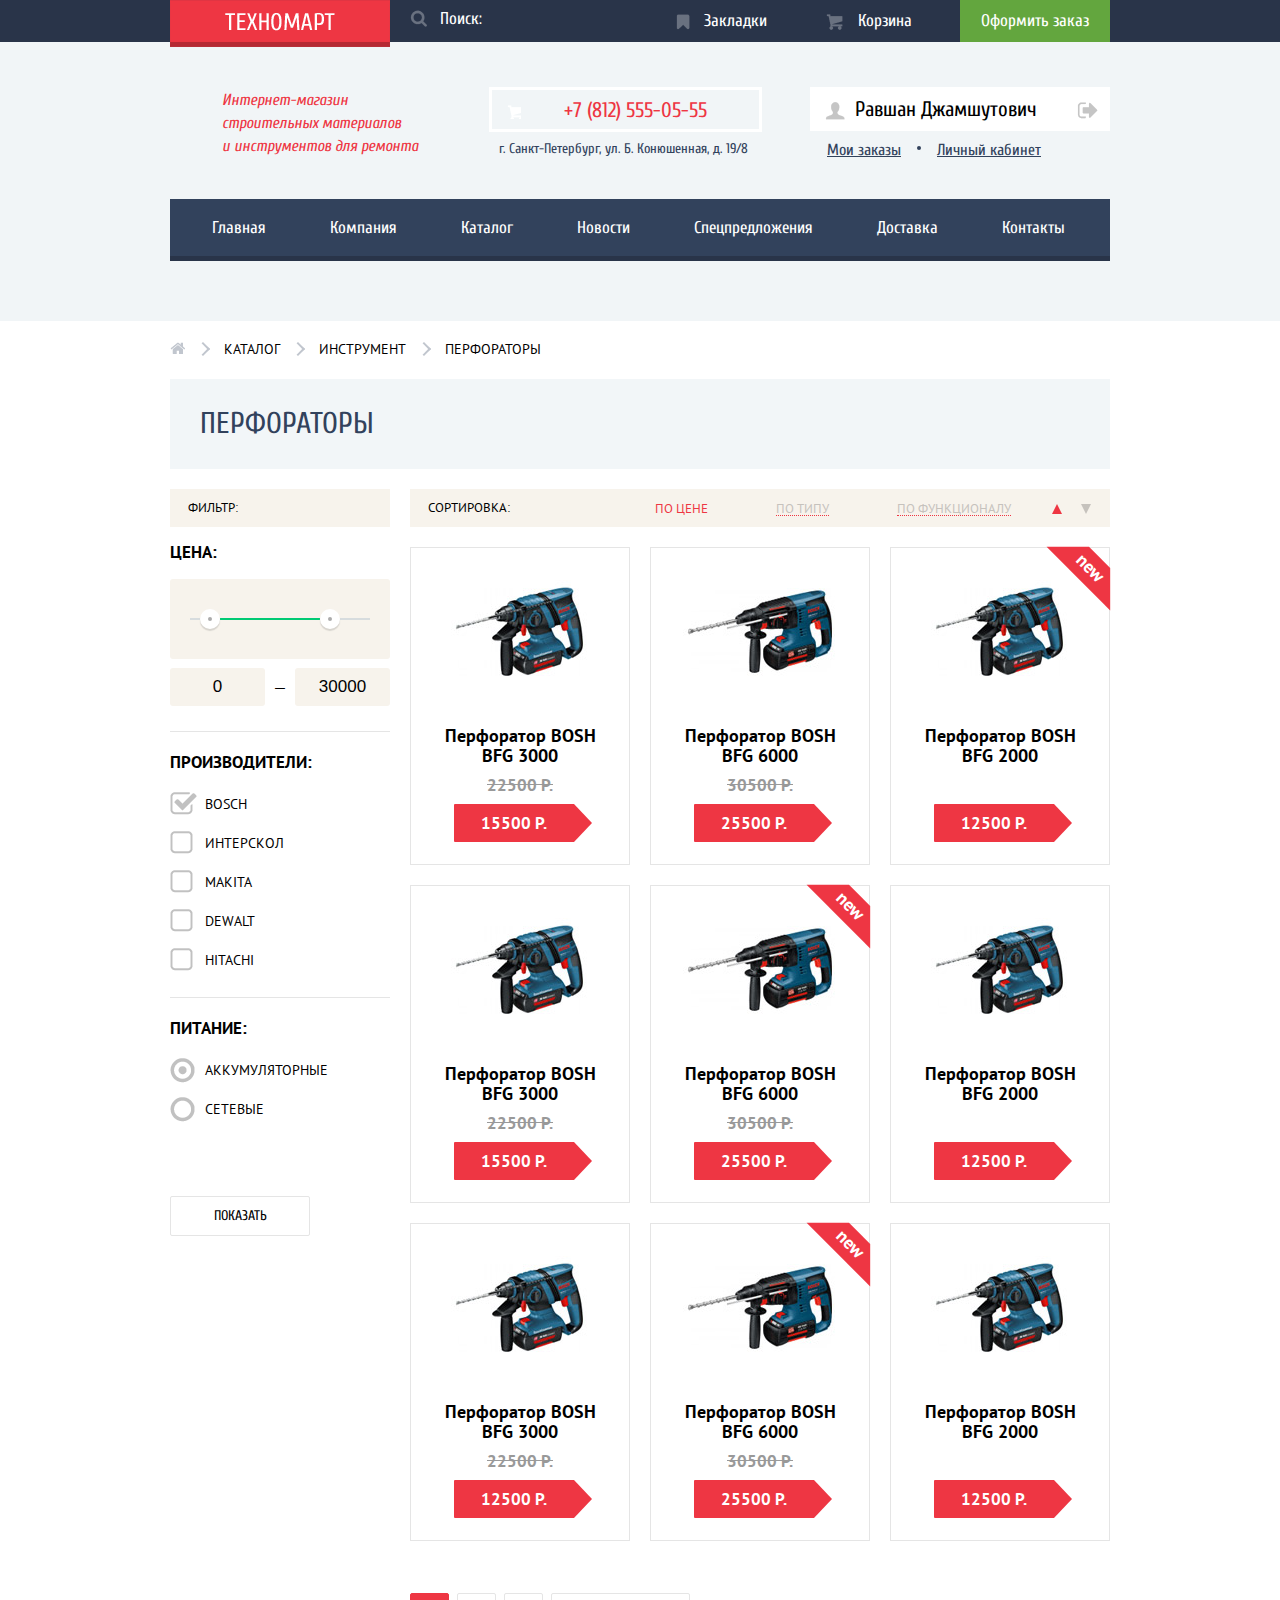
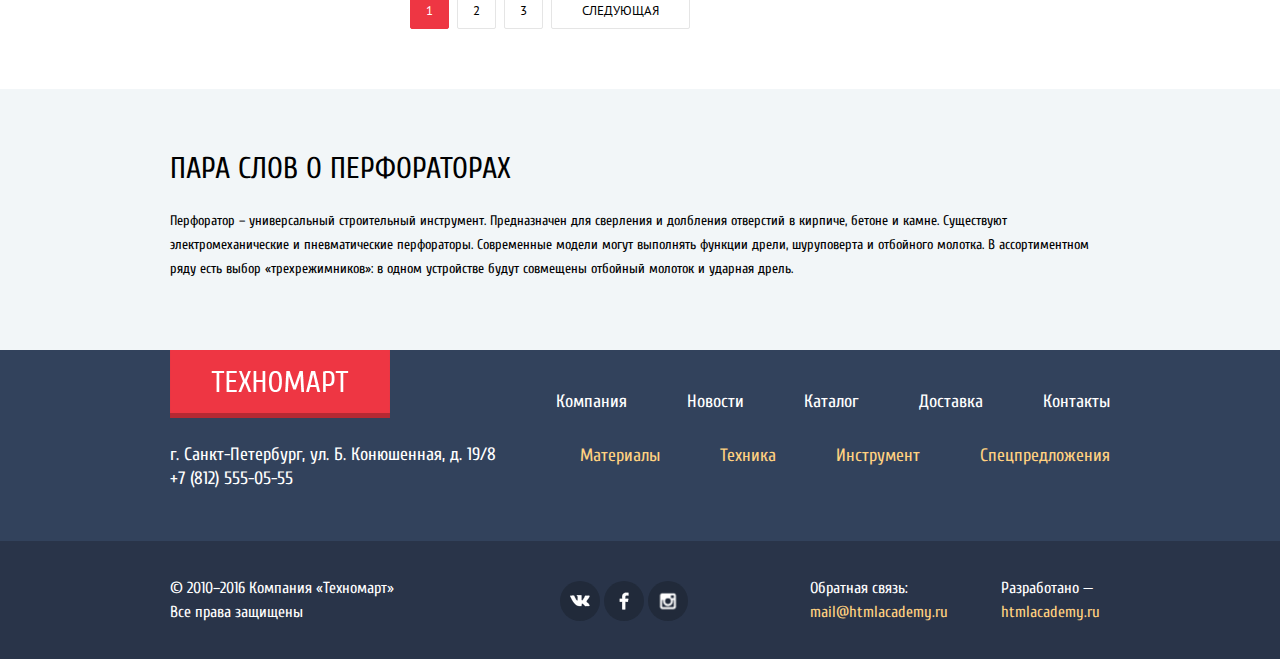
==== commit e59dfc52: "Исправление замечаний, миниabrfwbz" ====
--- a/catalog.html
+++ b/catalog.html
@@ -6,13 +6,13 @@
     <link rel="stylesheet" href="https://fonts.googleapis.com/css?family=Cuprum:400,400i,700&amp;subset=cyrillic">
     <link rel="stylesheet" href="https://fonts.googleapis.com/css?family=PT+Sans:400,700&amp;subset=cyrillic">
     <link rel="stylesheet" href="css/normalize.css">
-    <link rel="stylesheet" href="css/style.css">
+    <link rel="stylesheet" href="css/style-min.css">
   </head>
   <body>
     <header class="main-header">
       <div class="main-header-top">
         <div class="container clearfix">
-          <a class="main-header-logo" href="#">
+          <a class="main-header-logo" href="index.html">
             <img src="img/logo.png" width="220" height="47" alt="Техномарт">
           </a>
           <form class="main-header-search" action="https://echo.htmlacademy.ru" method="post">
@@ -105,7 +105,7 @@
           </div>
           <div class="filter-by-vendors">
             <p>Производители:</p>
-            <input class="filter-by-vendors-input" id="vendor-1" type="checkbox" name="vendor" value="Bosch">
+            <input class="filter-by-vendors-input" id="vendor-1" type="checkbox" name="vendor" value="Bosch" checked>
             <label for="vendor-1">Bosch</label>
             <input class="filter-by-vendors-input" id="vendor-2" type="checkbox" name="vendor" value="Интерскол">
             <label for="vendor-2">Интерскол</label>
@@ -118,7 +118,7 @@
           </div>
           <div class="filter-by-power">
             <p>Питание:</p>
-            <input class="filter-by-power-input" id="power-1" type="checkbox" name="power" value="Аккумуляторные">
+            <input class="filter-by-power-input" id="power-1" type="checkbox" name="power" value="Аккумуляторные" checked>
             <label for="power-1">Аккумуляторные</label>
             <input class="filter-by-power-input" id="power-2" type="checkbox" name="power" value="Сетевые">
             <label for="power-2">Сетевые</label>
@@ -288,7 +288,7 @@
       <div class="footer-top">
         <div class="container clearfix">
           <div class="main-footer-contacts">
-            <a class="main-footer-logo"  href="#">
+            <a class="main-footer-logo"  href="index.html">
               <img src="img/logo_footer.png" width="220" height="68" alt="Техномарт">
             </a>
             <p>
--- a/css/style-min.css
+++ b/css/style-min.css
@@ -0,0 +1 @@
+body{min-width:1200px;margin:0;padding:0;font-size:14px;line-height:24px;font-weight:400;font-family:Cuprum,Arial,sans-serif}.clearfix::after{content:"";display:table;clear:both}.container{width:940px;margin:0 auto;padding:0 10px}.main-header-navigation a:hover,.main-header-top{background-color:#293449}.main-header-top .container{height:42px;color:#fff;font-size:17px;line-height:18px}.main-header-logo{width:220px;height:47px;float:left}.main-header-logo:hover{background:url(../img/logo-hover.png) no-repeat}.main-header-logo:active{background:url(../img/logo-active.png) no-repeat}.filter input[type=checkbox],.main-header-logo:active img,.main-header-logo:hover img{display:none}.main-header-search{float:left;width:270px;height:42px;margin:0;position:relative}.main-header-search-input{position:relative;width:220px;height:40px;border:none;margin:0;padding-left:50px;background-color:transparent;font:inherit}.main-header-search label{position:absolute;top:10px;left:50px}.main-header-search label::after{content:"";position:absolute;left:-30px;background:url(../img/icon-sprite.png) no-repeat;width:17px;height:17px;background-position:-5px -271px;opacity:.3}.main-header-search-input:focus{background-color:#fff;outline:none}.main-header-search-input:focus+label{font-size:0}.main-header-search-input:focus+label::after{background:url(../img/icon-sprite.png) no-repeat;background-position:-5px -298px;opacity:1}.main-header-top .basket,.main-header-top .bookmarks,.main-header-top .order{float:right;width:150px;color:#fff;font-size:17px;text-decoration:none;padding-top:12px;padding-bottom:12px;text-align:center}.main-header-top .basket,.main-header-top .bookmarks{position:relative}.main-header-top .basket::after,.main-header-top .bookmarks::after{content:"";position:absolute;top:14px;left:16px;width:19px;height:19px;background:url(../img/icon-sprite.png) no-repeat;opacity:.3}.main-header-top .bookmarks::after{background-position:-5px -31px}.main-header-top .basket::after{background-position:-5px -5px}.main-header-top .order{background-color:#63a63e}.main-header-top .basket:hover,.main-header-top .bookmarks:hover,.main-header-top .main-header-search:hover{background-color:#212a3a}.main-header-top .order:hover{background-color:#5fbb2d}.main-header-search:hover label::after,.main-header-top .basket:hover,.main-header-top .basket:hover::after,.main-header-top .bookmarks:hover::after,.main-header-top.bookmarks:hover{opacity:1}.main-header-top .basket:active,.main-header-top .bookmarks:active{background-color:#161d29;color:rgba(255,255,255,.6)}.main-header-top .order:active{background-color:#518534;color:rgba(255,255,255,.51)}.main-header-top .basket:active::after,.main-header-top .bookmarks:active::after{opacity:.5}.main-header-bottom{background-color:#f1f5f7;padding-top:45px;padding-bottom:60px}.main-header-bottom h1{float:left;width:200px;font-size:16px;line-height:23px;color:#ee3643;font-style:italic;font-weight:400;padding-top:2px;padding-left:52px;padding-right:67px;margin-top:0;margin-bottom:41px}.main-header-contacts{float:left;width:300px}.main-header-contacts .phone{position:relative;width:195px;border:3px solid #fff;color:#ee3643;font-size:21px;line-height:18px;padding-top:11px;padding-bottom:10px;padding-left:72px;margin:0}.main-header-contacts .phone::before{top:10px;left:10px;width:19px;height:19px;background-position:-5px -242px}.main-header-contacts .address{color:#32425c;width:260px;font-size:14px;line-height:24px;margin:0;padding:5px 10px}.main-header-user-block{float:right;width:300px;padding-left:10px}.main-header-user-block .login,.main-header-user-block .logout,.main-header-user-block .registration{background-color:#fff;text-decoration:none;color:#000;font-size:21px;line-height:18px;vertical-align:top;padding-top:13px;padding-bottom:13px}.main-header-user-block .login,.main-header-user-block .logout{position:relative;float:right;width:50px;padding-left:45px;padding-right:25px}.main-header-user-block .logout{width:210px;padding-right:45px;margin-bottom:7px}.main-header-contacts .phone::before,.main-header-user-block .login::before,.main-header-user-block .logout::after,.main-header-user-block .logout::before{content:"";position:absolute;background:url(../img/icon-sprite.png) no-repeat}.main-header-user-block .login::before{background-position:-5px -134px;width:19px;height:19px;top:15px;left:15px}.main-header-user-block .logout::after{width:21px;height:17px;background-position:-5px -188px;top:15px;right:12px}.main-header-user-block .logout::before{width:20px;height:18px;background-position:-5px -325px;top:15px;left:15px}.main-header-user-block .registration{float:right;width:100px;margin-left:10px;padding-left:25px;padding-right:25px}.main-header-user-block .login:hover,.main-header-user-block .registration:hover{color:#ee3643}.main-header-user-block .login:hover::before{background-position:-5px -161px}.main-header-user-block .logout:hover::after{background-position:-5px -215px}.main-header-user-block .logout:hover::before{background-position:-5px -353px}.main-header-user-block .login:active,.main-header-user-block .logout:active,.main-header-user-block .registration:active{color:rgba(0,0,0,.3)}.main-header-user-block .login:active::before,.main-header-user-block .logout:active::after{background-position:-5px -134px}.main-header-user-block .logout:active::before{background-position:-5px -270px}.main-header-user-block .orders,.main-header-user-block .personal-account{position:relative;padding-left:17px;padding-right:15px;color:#32425c;font-size:16px}.main-header-user-block .orders:hover,.main-header-user-block .personal-account:hover{color:#ee3643}.main-header-user-block .orders::after{content:"";position:absolute;width:4px;height:4px;top:5px;right:-5px;border-radius:50%;background-color:#32425c}.main-header-user-block .orders:active,.main-header-user-block .personal-account:active{color:rgba(0,0,0,.3)}.main-header-navigation{clear:both;background-color:#32425c;border-bottom:5px solid #293449;padding:0 12px}.breadcrumbs ul,.main-footer-navigation ul,.main-header-navigation ul,.pages ul,.sort-by ul{margin:0;padding:0;list-style:none}.main-footer-navigation li,.main-header-navigation li{display:inline-block;vertical-align:middle}.breadcrumbs li{display:inline-block}.pages li,.sort-by li{display:inline-block;vertical-align:middle}.breadcrumbs a,.main-footer-navigation a,.main-header-navigation a,.pages a,.sort-by a{display:block;text-decoration:none}.main-header-navigation li{font-size:17px;line-height:17px}.main-header-navigation a{padding:20px 30px;color:#fff}.main-header-navigation a:active{background-color:#293449;color:#868c95}.breadcrumbs a,.pages a{color:#000}.breadcrumbs{padding:0;margin:16px 0}.breadcrumbs li{margin-right:35px;vertical-align:top}.breadcrumbs a{position:relative}.breadcrumbs .home::before{content:"";position:absolute;top:5px;left:0;width:15px;height:12px;background:url(../img/icon-sprite.png) no-repeat;background-position:-5px -85px}.breadcrumbs .home{width:15px;height:12px}.breadcrumbs a::after{content:"";position:absolute;top:7px;right:-23px;width:8px;height:8px;border-top:2px solid #c1c6ce;border-right:2px solid #c1c6ce;-webkit-transform:rotate(45deg);-ms-transform:rotate(45deg);transform:rotate(45deg)}.pages li{margin-right:5px}.pages,.sort{font-size:13px;line-height:18px}.pages{margin-top:32px}.pages a{border:1px solid #e5e5e5;border-radius:2px;padding:8px 15px}.pages .next{padding:8px 30px}.pages a:hover{border-color:#bdc6ca}.pages a.active,.pages a:active{border-color:#ee3643}.pages a.active{background-color:#ee3643;color:#fff}.sort{background-color:#f7f3ec;padding-top:10px;padding-bottom:10px}.sort .sort-by,.sort p{float:left}.sort p,.sort-by{margin-left:18px;margin-top:0;margin-bottom:0}.sort-by{margin-left:145px;padding:0}.sort-by li{margin-left:65px}.sort-by li:nth-child(1){margin-left:0}.sort .ascending,.sort .descending{float:right;margin-top:5px;margin-right:19px;width:0;height:0;border-left:5px solid transparent;border-right:5px solid transparent}.sort .ascending{border-bottom:10px solid #c6c2bd}.sort .descending{border-top:10px solid #c6c2bd}.sort .ascending.active{border-bottom-color:#ee3643}.sort .descending.active{border-top-color:#ee3643}.sort .ascending:hover{border-bottom-color:#000}.sort .descending:hover{border-top-color:#000}.sort-by a{color:#c6c2bd;border-bottom:1px dotted #ee3643;height:1em;line-height:1.05em}.sort-by a.active{color:#ee3643;border-bottom:none}.sort-by a:hover{color:#000;border-bottom:1px solid #ee3643}.main-content h2{margin-top:18px}.goods .pages,.goods .sort,.main-content .breadcrumbs,.main-content .filter{font-family:"PT Sans",Arial,sans-serif;text-transform:uppercase}.main-content h2,.note{background-color:#f2f6f8}.note{margin-top:60px;padding-top:40px;padding-bottom:55px}.main-content h2,.note h2{text-transform:uppercase;font-weight:400;font-size:30px;line-height:30px}.main-content h2{padding:30px;color:#32425c;margin-bottom:20px}.main-content .filter{width:220px;margin-right:20px;float:left}.main-content .goods{width:700px;float:right}.filter label{display:block;position:relative;padding-left:35px;margin:15px 0;cursor:pointer}.filter p{font-size:17px;line-height:30px;font-weight:700;margin-top:10px;margin-bottom:12px}.filter .filter-caption{font-weight:400;background-color:#f7f3ec;padding:10px 18px;font-size:13px;line-height:18px;margin:0}.range-controls{position:relative;padding:39px 20px;background-color:#f7f3ec;border-radius:3px;margin-bottom:9px}.range-controls .scale{width:180px;height:2px;background-color:#d7dcde}.range-controls .bar{height:2px;background-color:#00ca74;margin-left:30px;margin-right:50px}.range-controls .toggle{position:absolute;top:30px;width:4px;height:4px;border-radius:50%;background-color:#ababab;border:8px solid #fff;box-shadow:0 2px 1px 0 #d7d4ce;cursor:pointer}.range-controls .min-toggle{left:30px}.range-controls .max-toggle{right:50px}.price-controls{font-size:0;width:220px}.price-controls input,.price-controls span{display:inline-block;vertical-align:middle;text-align:center;font-size:17px}.price-controls input{padding:10px 0;background-color:#f7f3ec;border:none;border-radius:3px;line-height:18px;width:95px}.price-controls span{width:30px}.filter label::before,.filter-by-power-input:checked+label::before,.filter-by-vendors-input:checked+label::before{content:"";position:absolute;top:0;left:0;background:url(../img/icon-sprite-2.png) no-repeat}.filter-by-vendors label::before{width:23px;height:23px;background-position:-5px -5px}.filter-by-vendors-input:checked+label::before{width:27px;height:23px;background-position:-5px -38px}.filter-by-power label::before{width:25px;height:25px;background-position:-5px -71px}.filter-by-power-input:checked+label::before{width:25px;height:25px;background-position:-5px -106px}.filter-by-power,.filter-by-vendors{border-top:1px solid #e5e5e5;margin-top:25px;padding-top:5px}.filter input[type=submit]{width:140px;border:1px solid #e5e5e5;background-color:#fff;color:#000;margin-top:75px;cursor:pointer}.promo{padding-top:60px;padding-bottom:30px}.promo-item{width:300px;height:123px;float:left;position:relative}.btn,h4{text-transform:uppercase}h4{font-weight:400;font-size:30px}.promo-item p,.promo-slider h4{color:#fff;font-size:36px;line-height:30px;font-weight:700;margin-left:25px;margin-top:25px;margin-bottom:4px}.promo-item p{font-size:24px;margin-top:20px;margin-left:23px;margin-bottom:12px}.promo-slider p{color:#fff;font-family:"PT Sans",Arial,sans-serif;font-size:18px;line-height:24px;font-weight:400;margin-top:0;margin-left:25px;margin-bottom:120px}.btn{display:block;padding:10px 0;border:none;border-radius:2px;text-decoration:none;text-align:center;font-family:Cuprum,Arial,sans-serif;font-size:14px;line-height:18px;color:#fff;background-color:#ee3643}.btn:hover{background-color:#ca2c37}.btn:active{background-color:#ba2732}.promo-item .btn{width:135px;margin-left:24px;margin-bottom:22px;background-color:rgba(0,0,0,.1)}.promo-item .btn:hover{background-color:rgba(0,0,0,.2)}.promo-item .btn:active{background-color:rgba(0,0,0,.3)}.promo-slider .btn{width:195px;margin-left:25px}.promo-item::before{content:"";position:absolute;top:30px;right:30px;background:url(../img/icon-big-sprite.png) no-repeat}.promo-item:nth-child(1),.promo-item:nth-child(2){background-color:#f6b22d;margin-right:20px;margin-bottom:20px}.promo-item:nth-child(1)::before{width:44px;height:65px;background-position:-5px -231px;right:42px}.promo-item:nth-child(2){background-color:#4aafde}.promo-item:nth-child(2)::before{width:75px;height:61px;background-position:-5px -160px}.promo-item:nth-child(3){background-color:#cc79d1;margin-bottom:20px}.promo-item:nth-child(3)::before{width:78px;height:62px;background-position:-5px -306px}.promo-item:nth-child(5){background-color:#85d179;margin-bottom:20px}.promo-item:nth-child(5)::before{width:59px;height:72px;background-position:-5px -78px;right:42px;top:28px}.promo-item:nth-child(6){background-color:#f6b22d;margin-bottom:20px}.promo-item:nth-child(6)::before{width:78px;height:63px;background-position:-5px -5px}.promo .new::after{top:7px;right:-23px}.promo-slider{width:620px;height:267px;margin-right:20px;margin-bottom:20px;float:left;position:relative;background-color:silver;overflow:hidden}.promo-slide .btn,.promo-slide h4,.promo-slide p{position:relative;z-index:1}.promo-slider-controls{z-index:1;position:absolute;width:120px;height:20px;bottom:35px;left:50%;margin-left:-60px;text-align:center}.promo-slide img{position:absolute;top:0;left:0;width:100%;height:100%;z-index:0}.promo-slider .next,.promo-slider .prev{content:"";font-size:0;cursor:pointer;position:absolute;width:28px;height:28px;top:50%;margin-top:-14px;border-top:3px solid #fff;border-right:3px solid #fff;z-index:1}.promo-slider .next{left:28px;-webkit-transform:rotate(225deg);-ms-transform:rotate(225deg);transform:rotate(225deg)}.promo-slider .prev{right:25px;-webkit-transform:rotate(45deg);-ms-transform:rotate(45deg);transform:rotate(45deg)}.promo-slider-controls label{display:inline-block;vertical-align:middle;width:6px;height:6px;margin:0 5px;border:2px solid #fff;border-radius:50%;background-color:#fff;cursor:pointer}.promo-slide,.promo-slider input[type=radio],.servise-slider input[type=radio]{display:none}#btn-1:checked~.promo-slider-controls label[for=btn-1],#btn-2:checked~.promo-slider-controls label[for=btn-2]{background-color:#ee3643}#btn-1:checked~.promo-slides .promo-slide:nth-child(1),#btn-2:checked~.promo-slides .promo-slide:nth-child(2){display:block}.caption{background-color:#f7f3ec;padding:25px 25px 25px 30px;margin-bottom:20px}.caption h2{float:left;width:600px;margin:0;padding:5px 0 0;font-size:30px;line-height:30px;text-transform:uppercase;color:#32425c;font-weight:400}.caption .btn{float:right;width:252px}.goods .items-grid-item:nth-child(3n),.popular .items-grid-item:nth-child(4n){margin-right:0}.items-grid{margin-top:20px;font-size:0}.items-grid-item{font-size:18px;position:relative;width:218px;min-height:316px;border:1px solid #e5e5e5;display:inline-block;vertical-align:top;margin-bottom:20px;margin-right:20px;text-align:center;font-family:"PT Sans",Arial,sans-serif;font-weight:700}.items-grid-item .image{width:218px;height:168px}.items-grid-item img{max-width:100%;max-height:100%}.items-grid-item h3{font-size:18px;line-height:20px;margin:10px 30px 0}.items-grid-item p{min-height:18px;line-height:18px;font-size:17px;font-weight:700;text-transform:uppercase}.items-grid .old-price,.items-grid .price{width:120px;text-align:center;padding:10px 0}.items-grid .price{position:relative;background-color:#ee3643;margin-left:43px;margin-top:0;margin-bottom:0;border-radius:1px 0 0 1px;color:#fff}.items-grid .price::after{content:"";position:absolute;left:120px;top:0;width:0;height:0;border-top:19px solid transparent;border-left:18px solid #ee3643;border-bottom:19px solid transparent}.items-grid .old-price{margin:0 auto;color:#999;text-decoration:line-through}.new::after{content:"new";position:absolute;text-align:center;line-height:28px;color:#fff;top:5px;right:-25px;border-bottom:30px solid #ee3643;border-left:30px solid transparent;border-right:30px solid transparent;height:0;width:30px;-webkit-transform:rotate(45deg);-ms-transform:rotate(45deg);transform:rotate(45deg)}.items-grid-item .actions{position:absolute;top:45px;left:0;z-index:10;width:218px;height:88px;opacity:0}.items-grid .btn{padding:7px 0;width:135px;margin:4px auto}.items-grid .action-buy{position:relative;background-color:#63a63e;border:3px solid #63a63e;border-bottom-color:#367315}.items-grid .action-buy::after{content:"";position:absolute;top:8px;left:10px;width:19px;height:19px;background:url(../img/icon-sprite.png) no-repeat;opacity:.3;background-position:-5px -5px}.items-grid .action-buy:hover{background-color:#5fbb2d;border-color:#5fbb2d #5fbb2d #367315}.items-grid .action-buy:active{background-color:#518534;border-color:#518534}.items-grid .action-buy:hover::after,.items-grid .action-buy:hover:active::after{opacity:1}.items-grid .action-bookmark{background-color:#fff;border:3px solid #63a63e;color:#32425c}.items-grid .action-bookmark:hover{border-color:#32425c}.items-grid-item:hover{box-shadow:0 5px 15px 0 rgba(0,0,0,.5)}.items-grid .action-bookmark:active{opacity:.3}.items-grid-item:hover .image{opacity:0}.items-grid-item:hover .actions{opacity:1}.brands{padding-bottom:65px}.brands .items{padding:0;font-size:0;text-align:center}.brands .item{position:relative;width:218px;height:145px;display:inline-block;vertical-align:top;margin-right:20px;margin-bottom:20px;font-size:18px;border:1px solid #e7e7e7}.brands .item:hover{box-shadow:0 5px 15px 0 rgba(0,0,0,.5)}.brands .item:active{box-shadow:0 5px 5px 0 rgba(0,0,0,.5);opacity:.3}.brands img{position:absolute;top:50%;left:50%;-webkit-transform:translate(-50%,-50%);-ms-transform:translate(-50%,-50%);transform:translate(-50%,-50%)}.brands .item:nth-child(4n){margin-right:0}.about-us p,.servise p{font-family:"PT Sans",Arial,sans-serif;font-size:13px;line-height:24px}.about-us ul{font-size:18px;line-height:20px;padding-left:35px}.about-us li{position:relative;list-style:none;margin-top:17px;margin-bottom:17px}.about-us li::before{content:"";position:absolute;top:7px;left:-35px;width:25px;height:2px;background-color:#ee3643}.about-us-delivery .btn{width:220px;margin-top:36px}.servise{background-color:#f2f6f8}.servise .container{padding-top:65px}.servise-slider{padding-top:56px;padding-bottom:105px}.servise-slider-controls{position:relative;float:left;width:240px;margin-right:80px}.servise-slides{float:left;width:620px}.servise h4{margin-top:0;margin-bottom:29px}.servise-slides p{width:375px;margin-top:23px;margin-bottom:0}.servise-slider .btn{width:195px;margin-top:25px}.servise-slider{position:relative}.servise-slider img{position:absolute;bottom:0;right:0}.servise-slider label{display:block;background-color:#32425c;border-top:1px solid #405069;border-bottom:1px solid #293449;color:#fff;font-size:21px;line-height:30px;padding:14px 22px;font-weight:700;cursor:pointer}.servise h5{font-size:36px;line-height:36px;text-transform:uppercase;color:#32425c;font-weight:400;margin:0}.servise-slider-controls::after{content:"";position:absolute;width:10px;height:272px;background-image:url(../img/slider-side.png);right:0;top:50%;margin-top:-136px}#btn-credit:checked~.servise-slider-controls label[for=btn-credit],#btn-delivery:checked~.servise-slider-controls label[for=btn-delivery],#btn-guarantee:checked~.servise-slider-controls label[for=btn-guarantee]{background-color:#fff;border-color:#fff;color:#32425c}.servise-slide{display:none}#btn-credit:checked~.servise-slides .credit,#btn-delivery:checked~.servise-slides .delivery,#btn-guarantee:checked~.servise-slides .guarantee{display:block}.about-us{margin-bottom:85px;margin-top:41px}.about-us p{margin:25px 0}.about-us-delivery{width:620px;margin-right:20px;float:left}.about-us-contacts{width:300px;float:right}.about-us h4,.about-us-contacts p{margin-bottom:30px}.about-us .btn{margin-top:34px}.footer-top{background-color:#32425c;font-size:18px}.footer-bottom{background-color:#293449;font-size:16px}.footer-top .container{padding-bottom:32px}.main-footer-contacts{float:left}.main-footer-navigation{float:right;padding:0;margin-top:20px}.main-footer-navigation p{padding:4px 0}.main-footer-navigation li{font-size:18px;line-height:24px}.main-footer-navigation a{padding:20px 0 10px 55px}.main-footer-navigation-bottom,.main-footer-navigation-top{text-align:right}.main-footer-navigation-bottom{margin-left:34px}.main-footer-navigation-bottom a{color:#ffd180}.main-footer,.main-footer-navigation-top a{color:#fff}.main-footer-navigation a:hover{text-decoration:underline}.main-footer-navigation a:active{text-decoration:none;opacity:.5}.footer-copyright{width:300px;margin-right:20px;float:left}.footer-social{width:200px;margin-right:50px;margin-left:70px;float:left}.footer-social a{position:relative;display:inline-block;font-size:0;width:40px;height:40px;border-radius:50%;background-color:#212a3a}.footer-bottom{padding-top:35px;padding-bottom:35px}.footer-social a:active,.footer-social a:hover{background-color:#ee3643}.footer-social .facebook::after,.footer-social .instagramm::after,.footer-social .vk::after{content:"";position:absolute;background:url(../img/icon-sprite.png) no-repeat;top:50%;left:50%;-webkit-transform:translate(-50%,-50%);-ms-transform:translate(-50%,-50%);transform:translate(-50%,-50%)}.footer-social .vk::after{width:20px;height:12px;background-position:-5px -381px}.footer-social .facebook::after{width:10px;height:18px;background-position:-5px -57px}.footer-social .instagramm::after{width:17px;height:17px;background-position:-5px -107px}.footer-bottom p{margin:0}.footer-feedback{float:left}.footer-designed{float:right;padding-right:10px}.footer-designed a,.footer-feedback a{color:#ffd180;text-decoration:none}.footer-designed a:hover,.footer-feedback a:hover{text-decoration:underline}.footer-designed a:active,.footer-feedback a:active{color:#ee3643;text-decoration:none}@keyframes bounce{0%{transform:translateY(-2000px)}70%{transform:translateY(30px)}90%{transform:translateY(-10px)}to{transform:translateY(0)}}@keyframes shake{0%,to{transform:translateX(0)}10%,30%,50%,70%,90%{transform:translateX(-10px)}20%,40%,60%,80%{transform:translateX(10px)}}.modal-content-feedback,.modal-content-map{display:none;position:fixed;bottom:100px;left:50%;z-index:10;box-shadow:0 30px 50px rgba(0,0,0,.7)}.modal-content-feedback{border-top:8px solid #ee3643;margin-left:-315px}.modal-content-feedback .bottom-container,.modal-content-feedback .top-container{width:465px;padding-left:80px;padding-right:80px}.modal-content-feedback .top-container{background-color:#fff;padding-top:45px;padding-bottom:38px}.modal-content-feedback .bottom-container{background-color:#f1f1f1;padding-top:37px;padding-bottom:37px}.modal-content-feedback .name{float:left;width:220px}.modal-content-feedback .email{width:220px;float:right}.modal-content-feedback .message{width:460px;float:left;margin-top:20px}.modal-content-feedback label{font-size:18px;line-height:18px}.modal-content-feedback .input-email,.modal-content-feedback .input-message,.modal-content-feedback .input-name{font-size:13px;line-height:18px;color:#adadad;border:2px solid #d7dcde;border-radius:2px;padding:10px 16px;margin-top:12px}.modal-content-feedback .input-email,.modal-content-feedback .input-name{width:196px}.modal-content-feedback .input-message{width:436px;min-height:90px}.modal-content-feedback button[type=submit]{width:100%;border:none}.modal-content .close{position:absolute;width:21px;height:21px;top:16px;right:16px;font-size:0;background-color:transparent;border:0;cursor:pointer}.modal-content .close::after,.modal-content .close::before{content:"";position:absolute;top:5px;left:-4px;width:25px;height:5px;background-color:#ee3643}.modal-content .close::before{-webkit-transform:rotate(45deg);-ms-transform:rotate(45deg);transform:rotate(45deg)}.modal-content .close::after{-webkit-transform:rotate(-45deg);-ms-transform:rotate(-45deg);transform:rotate(-45deg)}.modal-content-map{width:940px;height:446px;margin-left:-470px;background-color:#f1f1f1}.modal-content-show{display:block;animation:bounce .6s}.modal-error{animation:shake .6s}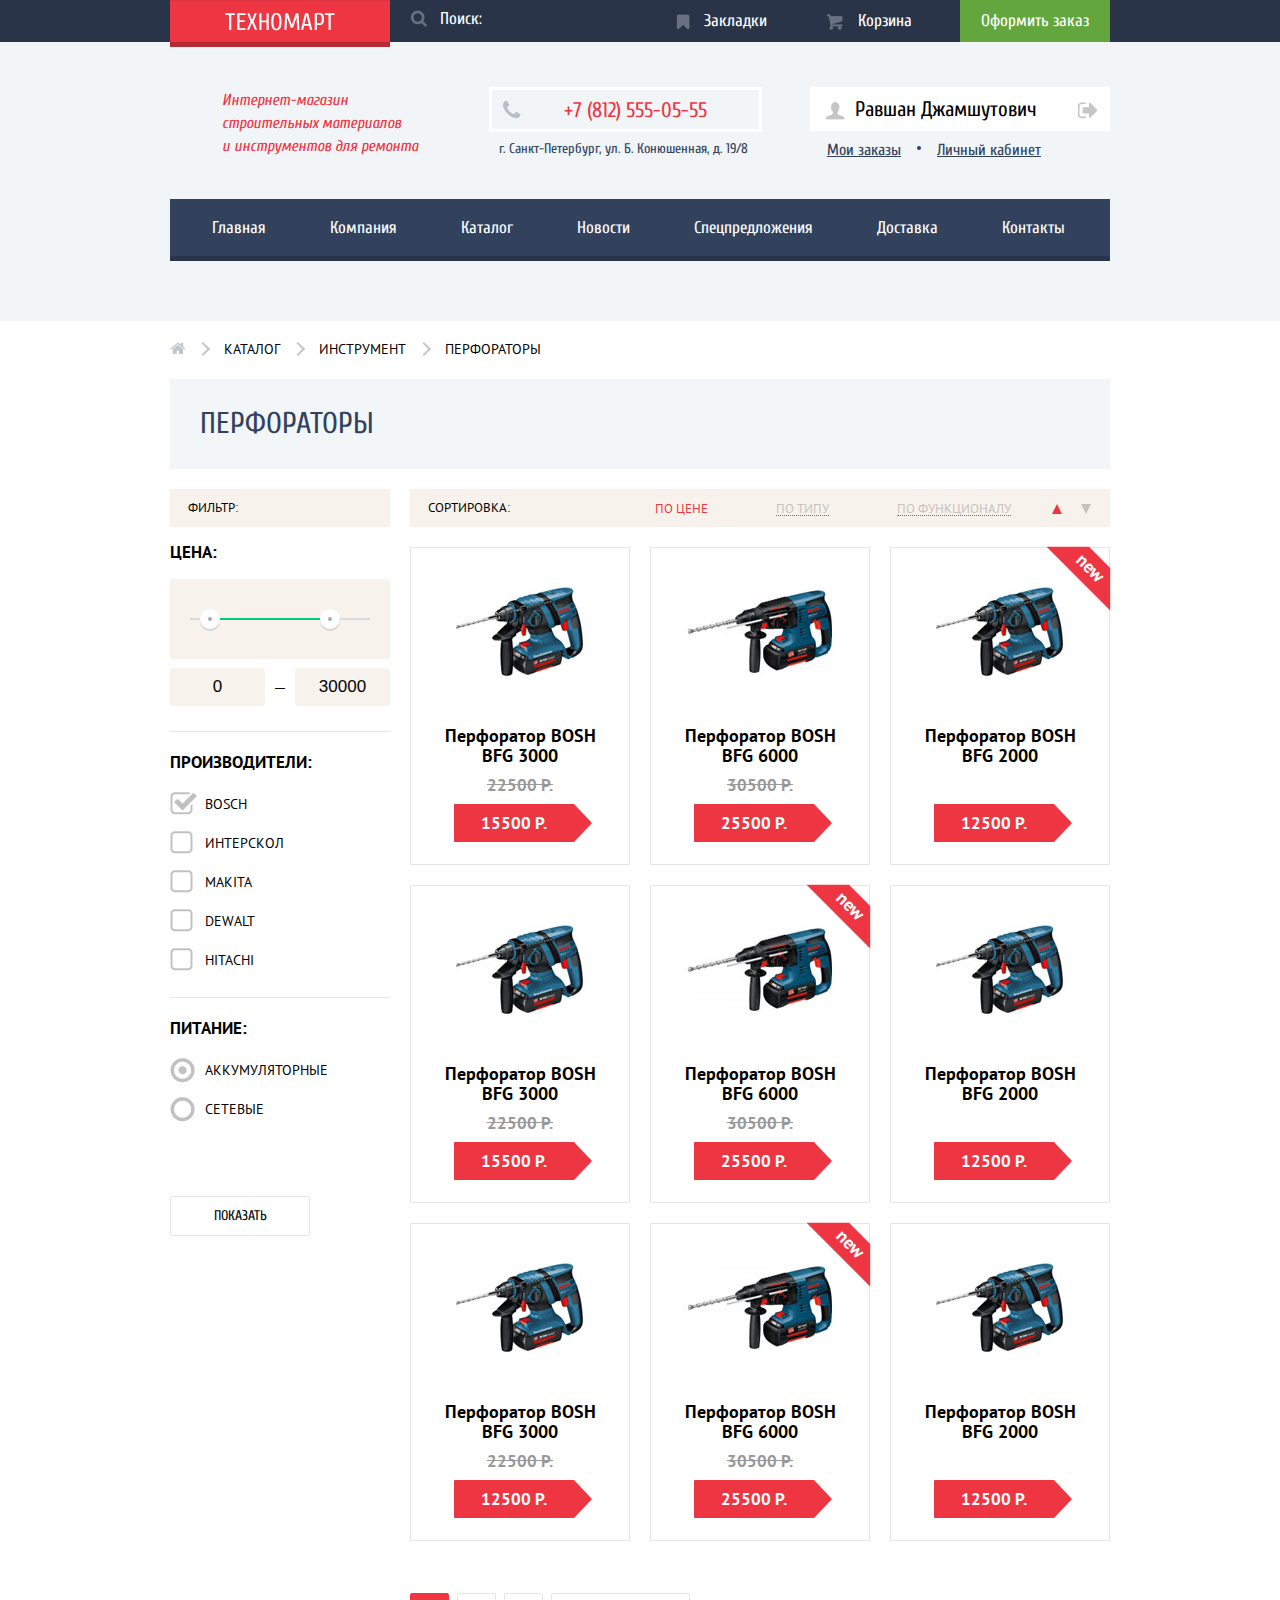
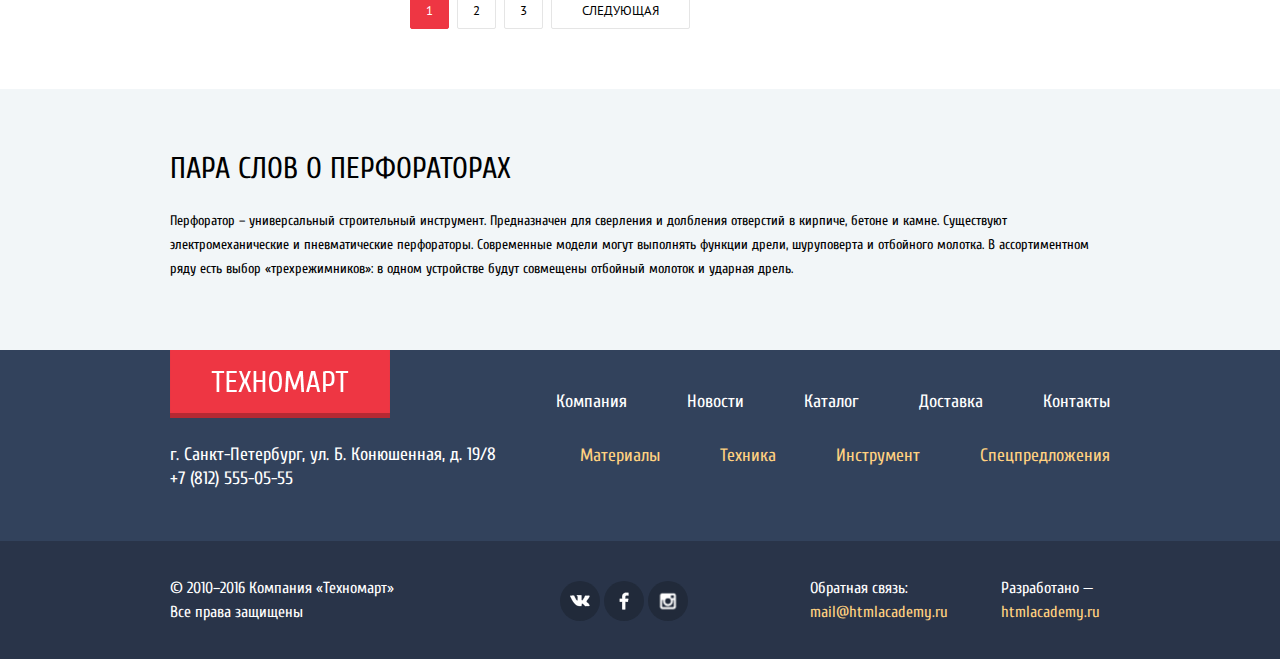
==== commit 9a759c7c: "Ссылки, минификация" ====
--- a/catalog.html
+++ b/catalog.html
@@ -46,7 +46,7 @@
           <nav class="main-header-navigation">
             <ul>
               <li>
-                <a href="#">Главная</a>
+                <a href="index.html">Главная</a>
               </li>
               <li>
                 <a href="#">Компания</a>
--- a/css/style-min.css
+++ b/css/style-min.css
@@ -1 +1 @@
-body{min-width:1200px;margin:0;padding:0;font-size:14px;line-height:24px;font-weight:400;font-family:Cuprum,Arial,sans-serif}.clearfix::after{content:"";display:table;clear:both}.container{width:940px;margin:0 auto;padding:0 10px}.main-header-navigation a:hover,.main-header-top{background-color:#293449}.main-header-top .container{height:42px;color:#fff;font-size:17px;line-height:18px}.main-header-logo{width:220px;height:47px;float:left}.main-header-logo:hover{background:url(../img/logo-hover.png) no-repeat}.main-header-logo:active{background:url(../img/logo-active.png) no-repeat}.filter input[type=checkbox],.main-header-logo:active img,.main-header-logo:hover img{display:none}.main-header-search{float:left;width:270px;height:42px;margin:0;position:relative}.main-header-search-input{position:relative;width:220px;height:40px;border:none;margin:0;padding-left:50px;background-color:transparent;font:inherit}.main-header-search label{position:absolute;top:10px;left:50px}.main-header-search label::after{content:"";position:absolute;left:-30px;background:url(../img/icon-sprite.png) no-repeat;width:17px;height:17px;background-position:-5px -271px;opacity:.3}.main-header-search-input:focus{background-color:#fff;outline:none}.main-header-search-input:focus+label{font-size:0}.main-header-search-input:focus+label::after{background:url(../img/icon-sprite.png) no-repeat;background-position:-5px -298px;opacity:1}.main-header-top .basket,.main-header-top .bookmarks,.main-header-top .order{float:right;width:150px;color:#fff;font-size:17px;text-decoration:none;padding-top:12px;padding-bottom:12px;text-align:center}.main-header-top .basket,.main-header-top .bookmarks{position:relative}.main-header-top .basket::after,.main-header-top .bookmarks::after{content:"";position:absolute;top:14px;left:16px;width:19px;height:19px;background:url(../img/icon-sprite.png) no-repeat;opacity:.3}.main-header-top .bookmarks::after{background-position:-5px -31px}.main-header-top .basket::after{background-position:-5px -5px}.main-header-top .order{background-color:#63a63e}.main-header-top .basket:hover,.main-header-top .bookmarks:hover,.main-header-top .main-header-search:hover{background-color:#212a3a}.main-header-top .order:hover{background-color:#5fbb2d}.main-header-search:hover label::after,.main-header-top .basket:hover,.main-header-top .basket:hover::after,.main-header-top .bookmarks:hover::after,.main-header-top.bookmarks:hover{opacity:1}.main-header-top .basket:active,.main-header-top .bookmarks:active{background-color:#161d29;color:rgba(255,255,255,.6)}.main-header-top .order:active{background-color:#518534;color:rgba(255,255,255,.51)}.main-header-top .basket:active::after,.main-header-top .bookmarks:active::after{opacity:.5}.main-header-bottom{background-color:#f1f5f7;padding-top:45px;padding-bottom:60px}.main-header-bottom h1{float:left;width:200px;font-size:16px;line-height:23px;color:#ee3643;font-style:italic;font-weight:400;padding-top:2px;padding-left:52px;padding-right:67px;margin-top:0;margin-bottom:41px}.main-header-contacts{float:left;width:300px}.main-header-contacts .phone{position:relative;width:195px;border:3px solid #fff;color:#ee3643;font-size:21px;line-height:18px;padding-top:11px;padding-bottom:10px;padding-left:72px;margin:0}.main-header-contacts .phone::before{top:10px;left:10px;width:19px;height:19px;background-position:-5px -242px}.main-header-contacts .address{color:#32425c;width:260px;font-size:14px;line-height:24px;margin:0;padding:5px 10px}.main-header-user-block{float:right;width:300px;padding-left:10px}.main-header-user-block .login,.main-header-user-block .logout,.main-header-user-block .registration{background-color:#fff;text-decoration:none;color:#000;font-size:21px;line-height:18px;vertical-align:top;padding-top:13px;padding-bottom:13px}.main-header-user-block .login,.main-header-user-block .logout{position:relative;float:right;width:50px;padding-left:45px;padding-right:25px}.main-header-user-block .logout{width:210px;padding-right:45px;margin-bottom:7px}.main-header-contacts .phone::before,.main-header-user-block .login::before,.main-header-user-block .logout::after,.main-header-user-block .logout::before{content:"";position:absolute;background:url(../img/icon-sprite.png) no-repeat}.main-header-user-block .login::before{background-position:-5px -134px;width:19px;height:19px;top:15px;left:15px}.main-header-user-block .logout::after{width:21px;height:17px;background-position:-5px -188px;top:15px;right:12px}.main-header-user-block .logout::before{width:20px;height:18px;background-position:-5px -325px;top:15px;left:15px}.main-header-user-block .registration{float:right;width:100px;margin-left:10px;padding-left:25px;padding-right:25px}.main-header-user-block .login:hover,.main-header-user-block .registration:hover{color:#ee3643}.main-header-user-block .login:hover::before{background-position:-5px -161px}.main-header-user-block .logout:hover::after{background-position:-5px -215px}.main-header-user-block .logout:hover::before{background-position:-5px -353px}.main-header-user-block .login:active,.main-header-user-block .logout:active,.main-header-user-block .registration:active{color:rgba(0,0,0,.3)}.main-header-user-block .login:active::before,.main-header-user-block .logout:active::after{background-position:-5px -134px}.main-header-user-block .logout:active::before{background-position:-5px -270px}.main-header-user-block .orders,.main-header-user-block .personal-account{position:relative;padding-left:17px;padding-right:15px;color:#32425c;font-size:16px}.main-header-user-block .orders:hover,.main-header-user-block .personal-account:hover{color:#ee3643}.main-header-user-block .orders::after{content:"";position:absolute;width:4px;height:4px;top:5px;right:-5px;border-radius:50%;background-color:#32425c}.main-header-user-block .orders:active,.main-header-user-block .personal-account:active{color:rgba(0,0,0,.3)}.main-header-navigation{clear:both;background-color:#32425c;border-bottom:5px solid #293449;padding:0 12px}.breadcrumbs ul,.main-footer-navigation ul,.main-header-navigation ul,.pages ul,.sort-by ul{margin:0;padding:0;list-style:none}.main-footer-navigation li,.main-header-navigation li{display:inline-block;vertical-align:middle}.breadcrumbs li{display:inline-block}.pages li,.sort-by li{display:inline-block;vertical-align:middle}.breadcrumbs a,.main-footer-navigation a,.main-header-navigation a,.pages a,.sort-by a{display:block;text-decoration:none}.main-header-navigation li{font-size:17px;line-height:17px}.main-header-navigation a{padding:20px 30px;color:#fff}.main-header-navigation a:active{background-color:#293449;color:#868c95}.breadcrumbs a,.pages a{color:#000}.breadcrumbs{padding:0;margin:16px 0}.breadcrumbs li{margin-right:35px;vertical-align:top}.breadcrumbs a{position:relative}.breadcrumbs .home::before{content:"";position:absolute;top:5px;left:0;width:15px;height:12px;background:url(../img/icon-sprite.png) no-repeat;background-position:-5px -85px}.breadcrumbs .home{width:15px;height:12px}.breadcrumbs a::after{content:"";position:absolute;top:7px;right:-23px;width:8px;height:8px;border-top:2px solid #c1c6ce;border-right:2px solid #c1c6ce;-webkit-transform:rotate(45deg);-ms-transform:rotate(45deg);transform:rotate(45deg)}.pages li{margin-right:5px}.pages,.sort{font-size:13px;line-height:18px}.pages{margin-top:32px}.pages a{border:1px solid #e5e5e5;border-radius:2px;padding:8px 15px}.pages .next{padding:8px 30px}.pages a:hover{border-color:#bdc6ca}.pages a.active,.pages a:active{border-color:#ee3643}.pages a.active{background-color:#ee3643;color:#fff}.sort{background-color:#f7f3ec;padding-top:10px;padding-bottom:10px}.sort .sort-by,.sort p{float:left}.sort p,.sort-by{margin-left:18px;margin-top:0;margin-bottom:0}.sort-by{margin-left:145px;padding:0}.sort-by li{margin-left:65px}.sort-by li:nth-child(1){margin-left:0}.sort .ascending,.sort .descending{float:right;margin-top:5px;margin-right:19px;width:0;height:0;border-left:5px solid transparent;border-right:5px solid transparent}.sort .ascending{border-bottom:10px solid #c6c2bd}.sort .descending{border-top:10px solid #c6c2bd}.sort .ascending.active{border-bottom-color:#ee3643}.sort .descending.active{border-top-color:#ee3643}.sort .ascending:hover{border-bottom-color:#000}.sort .descending:hover{border-top-color:#000}.sort-by a{color:#c6c2bd;border-bottom:1px dotted #ee3643;height:1em;line-height:1.05em}.sort-by a.active{color:#ee3643;border-bottom:none}.sort-by a:hover{color:#000;border-bottom:1px solid #ee3643}.main-content h2{margin-top:18px}.goods .pages,.goods .sort,.main-content .breadcrumbs,.main-content .filter{font-family:"PT Sans",Arial,sans-serif;text-transform:uppercase}.main-content h2,.note{background-color:#f2f6f8}.note{margin-top:60px;padding-top:40px;padding-bottom:55px}.main-content h2,.note h2{text-transform:uppercase;font-weight:400;font-size:30px;line-height:30px}.main-content h2{padding:30px;color:#32425c;margin-bottom:20px}.main-content .filter{width:220px;margin-right:20px;float:left}.main-content .goods{width:700px;float:right}.filter label{display:block;position:relative;padding-left:35px;margin:15px 0;cursor:pointer}.filter p{font-size:17px;line-height:30px;font-weight:700;margin-top:10px;margin-bottom:12px}.filter .filter-caption{font-weight:400;background-color:#f7f3ec;padding:10px 18px;font-size:13px;line-height:18px;margin:0}.range-controls{position:relative;padding:39px 20px;background-color:#f7f3ec;border-radius:3px;margin-bottom:9px}.range-controls .scale{width:180px;height:2px;background-color:#d7dcde}.range-controls .bar{height:2px;background-color:#00ca74;margin-left:30px;margin-right:50px}.range-controls .toggle{position:absolute;top:30px;width:4px;height:4px;border-radius:50%;background-color:#ababab;border:8px solid #fff;box-shadow:0 2px 1px 0 #d7d4ce;cursor:pointer}.range-controls .min-toggle{left:30px}.range-controls .max-toggle{right:50px}.price-controls{font-size:0;width:220px}.price-controls input,.price-controls span{display:inline-block;vertical-align:middle;text-align:center;font-size:17px}.price-controls input{padding:10px 0;background-color:#f7f3ec;border:none;border-radius:3px;line-height:18px;width:95px}.price-controls span{width:30px}.filter label::before,.filter-by-power-input:checked+label::before,.filter-by-vendors-input:checked+label::before{content:"";position:absolute;top:0;left:0;background:url(../img/icon-sprite-2.png) no-repeat}.filter-by-vendors label::before{width:23px;height:23px;background-position:-5px -5px}.filter-by-vendors-input:checked+label::before{width:27px;height:23px;background-position:-5px -38px}.filter-by-power label::before{width:25px;height:25px;background-position:-5px -71px}.filter-by-power-input:checked+label::before{width:25px;height:25px;background-position:-5px -106px}.filter-by-power,.filter-by-vendors{border-top:1px solid #e5e5e5;margin-top:25px;padding-top:5px}.filter input[type=submit]{width:140px;border:1px solid #e5e5e5;background-color:#fff;color:#000;margin-top:75px;cursor:pointer}.promo{padding-top:60px;padding-bottom:30px}.promo-item{width:300px;height:123px;float:left;position:relative}.btn,h4{text-transform:uppercase}h4{font-weight:400;font-size:30px}.promo-item p,.promo-slider h4{color:#fff;font-size:36px;line-height:30px;font-weight:700;margin-left:25px;margin-top:25px;margin-bottom:4px}.promo-item p{font-size:24px;margin-top:20px;margin-left:23px;margin-bottom:12px}.promo-slider p{color:#fff;font-family:"PT Sans",Arial,sans-serif;font-size:18px;line-height:24px;font-weight:400;margin-top:0;margin-left:25px;margin-bottom:120px}.btn{display:block;padding:10px 0;border:none;border-radius:2px;text-decoration:none;text-align:center;font-family:Cuprum,Arial,sans-serif;font-size:14px;line-height:18px;color:#fff;background-color:#ee3643}.btn:hover{background-color:#ca2c37}.btn:active{background-color:#ba2732}.promo-item .btn{width:135px;margin-left:24px;margin-bottom:22px;background-color:rgba(0,0,0,.1)}.promo-item .btn:hover{background-color:rgba(0,0,0,.2)}.promo-item .btn:active{background-color:rgba(0,0,0,.3)}.promo-slider .btn{width:195px;margin-left:25px}.promo-item::before{content:"";position:absolute;top:30px;right:30px;background:url(../img/icon-big-sprite.png) no-repeat}.promo-item:nth-child(1),.promo-item:nth-child(2){background-color:#f6b22d;margin-right:20px;margin-bottom:20px}.promo-item:nth-child(1)::before{width:44px;height:65px;background-position:-5px -231px;right:42px}.promo-item:nth-child(2){background-color:#4aafde}.promo-item:nth-child(2)::before{width:75px;height:61px;background-position:-5px -160px}.promo-item:nth-child(3){background-color:#cc79d1;margin-bottom:20px}.promo-item:nth-child(3)::before{width:78px;height:62px;background-position:-5px -306px}.promo-item:nth-child(5){background-color:#85d179;margin-bottom:20px}.promo-item:nth-child(5)::before{width:59px;height:72px;background-position:-5px -78px;right:42px;top:28px}.promo-item:nth-child(6){background-color:#f6b22d;margin-bottom:20px}.promo-item:nth-child(6)::before{width:78px;height:63px;background-position:-5px -5px}.promo .new::after{top:7px;right:-23px}.promo-slider{width:620px;height:267px;margin-right:20px;margin-bottom:20px;float:left;position:relative;background-color:silver;overflow:hidden}.promo-slide .btn,.promo-slide h4,.promo-slide p{position:relative;z-index:1}.promo-slider-controls{z-index:1;position:absolute;width:120px;height:20px;bottom:35px;left:50%;margin-left:-60px;text-align:center}.promo-slide img{position:absolute;top:0;left:0;width:100%;height:100%;z-index:0}.promo-slider .next,.promo-slider .prev{content:"";font-size:0;cursor:pointer;position:absolute;width:28px;height:28px;top:50%;margin-top:-14px;border-top:3px solid #fff;border-right:3px solid #fff;z-index:1}.promo-slider .next{left:28px;-webkit-transform:rotate(225deg);-ms-transform:rotate(225deg);transform:rotate(225deg)}.promo-slider .prev{right:25px;-webkit-transform:rotate(45deg);-ms-transform:rotate(45deg);transform:rotate(45deg)}.promo-slider-controls label{display:inline-block;vertical-align:middle;width:6px;height:6px;margin:0 5px;border:2px solid #fff;border-radius:50%;background-color:#fff;cursor:pointer}.promo-slide,.promo-slider input[type=radio],.servise-slider input[type=radio]{display:none}#btn-1:checked~.promo-slider-controls label[for=btn-1],#btn-2:checked~.promo-slider-controls label[for=btn-2]{background-color:#ee3643}#btn-1:checked~.promo-slides .promo-slide:nth-child(1),#btn-2:checked~.promo-slides .promo-slide:nth-child(2){display:block}.caption{background-color:#f7f3ec;padding:25px 25px 25px 30px;margin-bottom:20px}.caption h2{float:left;width:600px;margin:0;padding:5px 0 0;font-size:30px;line-height:30px;text-transform:uppercase;color:#32425c;font-weight:400}.caption .btn{float:right;width:252px}.goods .items-grid-item:nth-child(3n),.popular .items-grid-item:nth-child(4n){margin-right:0}.items-grid{margin-top:20px;font-size:0}.items-grid-item{font-size:18px;position:relative;width:218px;min-height:316px;border:1px solid #e5e5e5;display:inline-block;vertical-align:top;margin-bottom:20px;margin-right:20px;text-align:center;font-family:"PT Sans",Arial,sans-serif;font-weight:700}.items-grid-item .image{width:218px;height:168px}.items-grid-item img{max-width:100%;max-height:100%}.items-grid-item h3{font-size:18px;line-height:20px;margin:10px 30px 0}.items-grid-item p{min-height:18px;line-height:18px;font-size:17px;font-weight:700;text-transform:uppercase}.items-grid .old-price,.items-grid .price{width:120px;text-align:center;padding:10px 0}.items-grid .price{position:relative;background-color:#ee3643;margin-left:43px;margin-top:0;margin-bottom:0;border-radius:1px 0 0 1px;color:#fff}.items-grid .price::after{content:"";position:absolute;left:120px;top:0;width:0;height:0;border-top:19px solid transparent;border-left:18px solid #ee3643;border-bottom:19px solid transparent}.items-grid .old-price{margin:0 auto;color:#999;text-decoration:line-through}.new::after{content:"new";position:absolute;text-align:center;line-height:28px;color:#fff;top:5px;right:-25px;border-bottom:30px solid #ee3643;border-left:30px solid transparent;border-right:30px solid transparent;height:0;width:30px;-webkit-transform:rotate(45deg);-ms-transform:rotate(45deg);transform:rotate(45deg)}.items-grid-item .actions{position:absolute;top:45px;left:0;z-index:10;width:218px;height:88px;opacity:0}.items-grid .btn{padding:7px 0;width:135px;margin:4px auto}.items-grid .action-buy{position:relative;background-color:#63a63e;border:3px solid #63a63e;border-bottom-color:#367315}.items-grid .action-buy::after{content:"";position:absolute;top:8px;left:10px;width:19px;height:19px;background:url(../img/icon-sprite.png) no-repeat;opacity:.3;background-position:-5px -5px}.items-grid .action-buy:hover{background-color:#5fbb2d;border-color:#5fbb2d #5fbb2d #367315}.items-grid .action-buy:active{background-color:#518534;border-color:#518534}.items-grid .action-buy:hover::after,.items-grid .action-buy:hover:active::after{opacity:1}.items-grid .action-bookmark{background-color:#fff;border:3px solid #63a63e;color:#32425c}.items-grid .action-bookmark:hover{border-color:#32425c}.items-grid-item:hover{box-shadow:0 5px 15px 0 rgba(0,0,0,.5)}.items-grid .action-bookmark:active{opacity:.3}.items-grid-item:hover .image{opacity:0}.items-grid-item:hover .actions{opacity:1}.brands{padding-bottom:65px}.brands .items{padding:0;font-size:0;text-align:center}.brands .item{position:relative;width:218px;height:145px;display:inline-block;vertical-align:top;margin-right:20px;margin-bottom:20px;font-size:18px;border:1px solid #e7e7e7}.brands .item:hover{box-shadow:0 5px 15px 0 rgba(0,0,0,.5)}.brands .item:active{box-shadow:0 5px 5px 0 rgba(0,0,0,.5);opacity:.3}.brands img{position:absolute;top:50%;left:50%;-webkit-transform:translate(-50%,-50%);-ms-transform:translate(-50%,-50%);transform:translate(-50%,-50%)}.brands .item:nth-child(4n){margin-right:0}.about-us p,.servise p{font-family:"PT Sans",Arial,sans-serif;font-size:13px;line-height:24px}.about-us ul{font-size:18px;line-height:20px;padding-left:35px}.about-us li{position:relative;list-style:none;margin-top:17px;margin-bottom:17px}.about-us li::before{content:"";position:absolute;top:7px;left:-35px;width:25px;height:2px;background-color:#ee3643}.about-us-delivery .btn{width:220px;margin-top:36px}.servise{background-color:#f2f6f8}.servise .container{padding-top:65px}.servise-slider{padding-top:56px;padding-bottom:105px}.servise-slider-controls{position:relative;float:left;width:240px;margin-right:80px}.servise-slides{float:left;width:620px}.servise h4{margin-top:0;margin-bottom:29px}.servise-slides p{width:375px;margin-top:23px;margin-bottom:0}.servise-slider .btn{width:195px;margin-top:25px}.servise-slider{position:relative}.servise-slider img{position:absolute;bottom:0;right:0}.servise-slider label{display:block;background-color:#32425c;border-top:1px solid #405069;border-bottom:1px solid #293449;color:#fff;font-size:21px;line-height:30px;padding:14px 22px;font-weight:700;cursor:pointer}.servise h5{font-size:36px;line-height:36px;text-transform:uppercase;color:#32425c;font-weight:400;margin:0}.servise-slider-controls::after{content:"";position:absolute;width:10px;height:272px;background-image:url(../img/slider-side.png);right:0;top:50%;margin-top:-136px}#btn-credit:checked~.servise-slider-controls label[for=btn-credit],#btn-delivery:checked~.servise-slider-controls label[for=btn-delivery],#btn-guarantee:checked~.servise-slider-controls label[for=btn-guarantee]{background-color:#fff;border-color:#fff;color:#32425c}.servise-slide{display:none}#btn-credit:checked~.servise-slides .credit,#btn-delivery:checked~.servise-slides .delivery,#btn-guarantee:checked~.servise-slides .guarantee{display:block}.about-us{margin-bottom:85px;margin-top:41px}.about-us p{margin:25px 0}.about-us-delivery{width:620px;margin-right:20px;float:left}.about-us-contacts{width:300px;float:right}.about-us h4,.about-us-contacts p{margin-bottom:30px}.about-us .btn{margin-top:34px}.footer-top{background-color:#32425c;font-size:18px}.footer-bottom{background-color:#293449;font-size:16px}.footer-top .container{padding-bottom:32px}.main-footer-contacts{float:left}.main-footer-navigation{float:right;padding:0;margin-top:20px}.main-footer-navigation p{padding:4px 0}.main-footer-navigation li{font-size:18px;line-height:24px}.main-footer-navigation a{padding:20px 0 10px 55px}.main-footer-navigation-bottom,.main-footer-navigation-top{text-align:right}.main-footer-navigation-bottom{margin-left:34px}.main-footer-navigation-bottom a{color:#ffd180}.main-footer,.main-footer-navigation-top a{color:#fff}.main-footer-navigation a:hover{text-decoration:underline}.main-footer-navigation a:active{text-decoration:none;opacity:.5}.footer-copyright{width:300px;margin-right:20px;float:left}.footer-social{width:200px;margin-right:50px;margin-left:70px;float:left}.footer-social a{position:relative;display:inline-block;font-size:0;width:40px;height:40px;border-radius:50%;background-color:#212a3a}.footer-bottom{padding-top:35px;padding-bottom:35px}.footer-social a:active,.footer-social a:hover{background-color:#ee3643}.footer-social .facebook::after,.footer-social .instagramm::after,.footer-social .vk::after{content:"";position:absolute;background:url(../img/icon-sprite.png) no-repeat;top:50%;left:50%;-webkit-transform:translate(-50%,-50%);-ms-transform:translate(-50%,-50%);transform:translate(-50%,-50%)}.footer-social .vk::after{width:20px;height:12px;background-position:-5px -381px}.footer-social .facebook::after{width:10px;height:18px;background-position:-5px -57px}.footer-social .instagramm::after{width:17px;height:17px;background-position:-5px -107px}.footer-bottom p{margin:0}.footer-feedback{float:left}.footer-designed{float:right;padding-right:10px}.footer-designed a,.footer-feedback a{color:#ffd180;text-decoration:none}.footer-designed a:hover,.footer-feedback a:hover{text-decoration:underline}.footer-designed a:active,.footer-feedback a:active{color:#ee3643;text-decoration:none}@keyframes bounce{0%{transform:translateY(-2000px)}70%{transform:translateY(30px)}90%{transform:translateY(-10px)}to{transform:translateY(0)}}@keyframes shake{0%,to{transform:translateX(0)}10%,30%,50%,70%,90%{transform:translateX(-10px)}20%,40%,60%,80%{transform:translateX(10px)}}.modal-content-feedback,.modal-content-map{display:none;position:fixed;bottom:100px;left:50%;z-index:10;box-shadow:0 30px 50px rgba(0,0,0,.7)}.modal-content-feedback{border-top:8px solid #ee3643;margin-left:-315px}.modal-content-feedback .bottom-container,.modal-content-feedback .top-container{width:465px;padding-left:80px;padding-right:80px}.modal-content-feedback .top-container{background-color:#fff;padding-top:45px;padding-bottom:38px}.modal-content-feedback .bottom-container{background-color:#f1f1f1;padding-top:37px;padding-bottom:37px}.modal-content-feedback .name{float:left;width:220px}.modal-content-feedback .email{width:220px;float:right}.modal-content-feedback .message{width:460px;float:left;margin-top:20px}.modal-content-feedback label{font-size:18px;line-height:18px}.modal-content-feedback .input-email,.modal-content-feedback .input-message,.modal-content-feedback .input-name{font-size:13px;line-height:18px;color:#adadad;border:2px solid #d7dcde;border-radius:2px;padding:10px 16px;margin-top:12px}.modal-content-feedback .input-email,.modal-content-feedback .input-name{width:196px}.modal-content-feedback .input-message{width:436px;min-height:90px}.modal-content-feedback button[type=submit]{width:100%;border:none}.modal-content .close{position:absolute;width:21px;height:21px;top:16px;right:16px;font-size:0;background-color:transparent;border:0;cursor:pointer}.modal-content .close::after,.modal-content .close::before{content:"";position:absolute;top:5px;left:-4px;width:25px;height:5px;background-color:#ee3643}.modal-content .close::before{-webkit-transform:rotate(45deg);-ms-transform:rotate(45deg);transform:rotate(45deg)}.modal-content .close::after{-webkit-transform:rotate(-45deg);-ms-transform:rotate(-45deg);transform:rotate(-45deg)}.modal-content-map{width:940px;height:446px;margin-left:-470px;background-color:#f1f1f1}.modal-content-show{display:block;animation:bounce .6s}.modal-error{animation:shake .6s}+.breadcrumbs a::after,.promo-slider .prev{-webkit-transform:rotate(45deg);-ms-transform:rotate(45deg)}.btn,.caption h2,.items-grid-item p,.main-content h2,.note h2,.servise h5,h4{text-transform:uppercase}body{min-width:1200px;margin:0;padding:0;font-size:14px;line-height:24px;font-weight:400;font-family:Cuprum,Arial,sans-serif}.clearfix::after{content:"";display:table;clear:both}.container{width:940px;margin:0 auto;padding:0 10px}.main-header-top{background-color:#293449}.main-header-top .container{height:42px;color:#fff;font-size:17px;line-height:18px}.main-header-logo{width:220px;height:47px;float:left}.main-header-logo:hover{background:url(../img/logo-hover.png) no-repeat}.main-header-logo:active{background:url(../img/logo-active.png) no-repeat}.main-header-logo:active img,.main-header-logo:hover img{display:none}.main-header-search{float:left;width:270px;height:42px;margin:0;position:relative}.main-header-search-input{position:relative;width:220px;height:40px;border:none;margin:0;padding-left:50px;background-color:transparent;font:inherit}.main-header-search label{position:absolute;top:10px;left:50px}.main-header-search label::after{content:"";position:absolute;left:-30px;background:url(../img/icon-sprite.png) -5px -271px no-repeat;width:17px;height:17px;opacity:.3}.main-header-search-input:focus{background-color:#fff;outline:0}.main-header-search-input:focus+label{font-size:0}.main-header-search-input:focus+label::after{background:url(../img/icon-sprite.png) -5px -298px no-repeat;opacity:1}.main-header-top .basket,.main-header-top .bookmarks,.main-header-top .order{float:right;width:150px;color:#fff;font-size:17px;text-decoration:none;padding-top:12px;padding-bottom:12px;text-align:center}.main-header-top .basket,.main-header-top .bookmarks{position:relative}.main-header-top .basket::after,.main-header-top .bookmarks::after{content:"";position:absolute;top:14px;left:16px;width:19px;height:19px;background:url(../img/icon-sprite.png) no-repeat;opacity:.3}.main-header-search:hover label::after,.main-header-top .basket:hover,.main-header-top .basket:hover::after,.main-header-top .bookmarks:hover::after,.main-header-top.bookmarks:hover{opacity:1}.main-header-top .bookmarks::after{background-position:-5px -31px}.main-header-top .basket::after{background-position:-5px -5px}.main-header-top .order{background-color:#63a63e}.main-header-top .basket:hover,.main-header-top .bookmarks:hover,.main-header-top .main-header-search:hover{background-color:#212a3a}.main-header-top .order:hover{background-color:#5fbb2d}.main-header-top .basket:active,.main-header-top .bookmarks:active{background-color:#161d29;color:rgba(255,255,255,.6)}.main-header-top .order:active{background-color:#518534;color:rgba(255,255,255,.51)}.main-header-top .basket:active::after,.main-header-top .bookmarks:active::after{opacity:.5}.main-header-bottom{background-color:#f1f5f7;padding-top:45px;padding-bottom:60px}.main-header-bottom h1{float:left;width:200px;font-size:16px;line-height:23px;color:#ee3643;font-style:italic;font-weight:400;padding-top:2px;padding-left:52px;padding-right:67px;margin-top:0;margin-bottom:41px}.main-header-contacts{float:left;width:300px}.main-header-contacts .phone{position:relative;width:195px;border:3px solid #fff;color:#ee3643;font-size:21px;line-height:18px;padding-top:11px;padding-bottom:10px;padding-left:72px;margin:0}.main-header-contacts .phone::before{content:"";position:absolute;top:10px;left:10px;background:url(../img/icon-sprite.png) -5px -242px no-repeat;width:19px;height:19px}.main-header-contacts .address{color:#32425c;width:260px;font-size:14px;line-height:24px;margin:0;padding:5px 10px}.main-header-user-block{float:right;width:300px;padding-left:10px}.main-header-user-block .login,.main-header-user-block .logout,.main-header-user-block .registration{background-color:#fff;text-decoration:none;color:#000;font-size:21px;line-height:18px;vertical-align:top;padding-top:13px;padding-bottom:13px}.main-header-user-block .login{position:relative;float:right;width:50px;padding-left:45px;padding-right:25px}.main-header-user-block .logout{position:relative;float:right;width:210px;padding-left:45px;padding-right:45px;margin-bottom:7px}.main-header-user-block .login::before,.main-header-user-block .logout::after,.main-header-user-block .logout::before{content:"";position:absolute;background:url(../img/icon-sprite.png) no-repeat}.main-header-user-block .login::before{background-position:-5px -134px;width:19px;height:19px;top:15px;left:15px}.main-header-user-block .logout::after{width:21px;height:17px;background-position:-5px -188px;top:15px;right:12px}.main-header-user-block .logout::before{width:20px;height:18px;background-position:-5px -325px;top:15px;left:15px}.main-header-user-block .registration{float:right;width:100px;margin-left:10px;padding-left:25px;padding-right:25px}.main-header-user-block .login:hover,.main-header-user-block .registration:hover{color:#ee3643}.main-header-user-block .login:hover::before{background-position:-5px -161px}.main-header-user-block .logout:hover::after{background-position:-5px -215px}.main-header-user-block .logout:hover::before{background-position:-5px -353px}.main-header-user-block .login:active,.main-header-user-block .logout:active,.main-header-user-block .registration:active{color:rgba(0,0,0,.3)}.main-header-user-block .login:active::before,.main-header-user-block .logout:active::after{background-position:-5px -134px}.main-header-user-block .logout:active::before{background-position:-5px -270px}.main-header-user-block .orders,.main-header-user-block .personal-account{position:relative;padding-left:17px;padding-right:15px;color:#32425c;font-size:16px}.main-header-user-block .orders:hover,.main-header-user-block .personal-account:hover{color:#ee3643}.main-header-user-block .orders::after{content:"";position:absolute;width:4px;height:4px;top:5px;right:-5px;border-radius:50%;background-color:#32425c}.main-header-user-block .orders:active,.main-header-user-block .personal-account:active{color:rgba(0,0,0,.3)}.main-header-navigation{clear:both;background-color:#32425c;border-bottom:5px solid #293449;padding:0 12px}.breadcrumbs ul,.main-footer-navigation ul,.main-header-navigation ul,.pages ul,.sort-by ul{margin:0;padding:0;list-style:none}.breadcrumbs li,.main-footer-navigation li,.main-header-navigation li,.pages li,.sort-by li{display:inline-block;vertical-align:middle}.breadcrumbs a,.main-footer-navigation a,.main-header-navigation a,.pages a,.sort-by a{display:block;text-decoration:none}.main-header-navigation li{font-size:17px;line-height:17px}.pages,.sort{font-size:13px;line-height:18px}.main-header-navigation a{padding:20px 30px;color:#fff}.main-header-navigation a:hover{background-color:#293449}.main-header-navigation a:active{background-color:#293449;color:#868c95}.breadcrumbs a,.pages a{color:#000}.breadcrumbs{padding:0;margin:16px 0}.breadcrumbs li{margin-right:35px;vertical-align:top}.breadcrumbs a{position:relative}.breadcrumbs .home::before,.breadcrumbs a::after{position:absolute;content:""}.breadcrumbs .home::before{top:5px;left:0;width:15px;height:12px;background:url(../img/icon-sprite.png) -5px -85px no-repeat}.breadcrumbs .home{width:15px;height:12px}.breadcrumbs a::after{top:7px;right:-23px;width:8px;height:8px;border-top:2px solid #c1c6ce;border-right:2px solid #c1c6ce;transform:rotate(45deg)}.pages li{margin-right:5px}.pages{margin-top:32px}.sort p,.sort-by{margin-bottom:0;margin-top:0}.pages a{border:1px solid #e5e5e5;border-radius:2px;padding:8px 15px}.pages .next{padding:8px 30px}.pages a:hover{border-color:#bdc6ca}.pages a.active,.pages a:active{border-color:#ee3643}.pages a.active{background-color:#ee3643;color:#fff}.sort{background-color:#f7f3ec;padding-top:10px;padding-bottom:10px}.main-content h2,.note{background-color:#f2f6f8}.sort .sort-by,.sort p{float:left}.sort p{margin-left:18px}.sort-by{margin-left:145px;padding:0}.sort-by li{margin-left:65px}.sort-by li:nth-child(1){margin-left:0}.sort .ascending,.sort .descending{float:right;margin-top:5px;margin-right:19px;width:0;height:0;border-left:5px solid transparent;border-right:5px solid transparent}.sort .ascending{border-bottom:10px solid #c6c2bd}.sort .descending{border-top:10px solid #c6c2bd}.sort .ascending.active{border-bottom-color:#ee3643}.sort .descending.active{border-top-color:#ee3643}.sort .ascending:hover{border-bottom-color:#000}.sort .descending:hover{border-top-color:#000}.sort-by a{color:#c6c2bd;border-bottom:1px dotted #ee3643;height:1em;line-height:1.05em}.sort-by a.active{color:#ee3643;border-bottom:none}.sort-by a:hover{color:#000;border-bottom:1px solid #ee3643}.main-content h2{margin-top:18px}.goods .pages,.goods .sort,.main-content .breadcrumbs,.main-content .filter{font-family:"PT Sans",Arial,sans-serif;text-transform:uppercase}.note{margin-top:60px;padding-top:40px;padding-bottom:55px}.main-content h2,.note h2{font-weight:400;font-size:30px;line-height:30px}.main-content h2{padding:30px;color:#32425c;margin-bottom:20px}.main-content .filter{width:220px;margin-right:20px;float:left}.main-content .goods{width:700px;float:right}.filter label{display:block}.filter p{font-size:17px;line-height:30px;font-weight:700;margin-top:10px;margin-bottom:12px}.filter .filter-caption{font-weight:400;background-color:#f7f3ec;padding:10px 18px;font-size:13px;line-height:18px;margin:0}.range-controls{position:relative;background-color:#f7f3ec;border-radius:3px;margin-bottom:9px;padding:39px 20px}.range-controls .scale{width:180px;height:2px;background-color:#d7dcde}.range-controls .bar{height:2px;background-color:#00ca74;margin-left:30px;margin-right:50px}.range-controls .toggle{position:absolute;top:30px;width:4px;height:4px;border-radius:50%;background-color:#ababab;border:8px solid #fff;box-shadow:0 2px 1px 0 #d7d4ce;cursor:pointer}.brands .item:hover,.items-grid-item:hover{box-shadow:0 5px 15px 0 rgba(0,0,0,.5)}.range-controls .min-toggle{left:30px}.range-controls .max-toggle{right:50px}.price-controls{font-size:0;width:220px}.price-controls input,.price-controls span{display:inline-block;font-size:17px;text-align:center;vertical-align:middle}.price-controls input{width:95px;background-color:#f7f3ec;border:none;border-radius:3px;line-height:18px;padding:10px 0}.price-controls span{width:30px}.filter input[type=checkbox]{display:none}.filter label{position:relative;padding-left:35px;margin:15px 0;cursor:pointer}.filter label::before,.filter-by-power-input:checked+label::before,.filter-by-vendors-input:checked+label::before{content:"";position:absolute;top:0;left:0;background:url(../img/icon-sprite-2.png) no-repeat}.filter-by-vendors label::before{width:23px;height:23px;background-position:-5px -5px}.filter-by-vendors-input:checked+label::before{width:27px;height:23px;background-position:-5px -38px}.filter-by-power label::before{width:25px;height:25px;background-position:-5px -71px}.filter-by-power-input:checked+label::before{width:25px;height:25px;background-position:-5px -106px}.filter-by-power,.filter-by-vendors{border-top:1px solid #e5e5e5;margin-top:25px;padding-top:5px}.filter input[type=submit]{width:140px;border:1px solid #e5e5e5;background-color:#fff;color:#000;margin-top:75px;cursor:pointer}.promo{padding-top:60px;padding-bottom:30px}.promo-item{width:300px;height:123px;float:left;position:relative}h4{font-size:30px;font-weight:400}.promo-item p,.promo-slider h4{font-weight:700;line-height:30px;color:#fff}.promo-slider h4{font-size:36px;margin-left:25px;margin-top:25px;margin-bottom:4px}.promo-item p{font-size:24px;margin-top:20px;margin-left:23px;margin-bottom:12px}.promo-slider p{color:#fff;font-family:"PT Sans",Arial,sans-serif;font-size:18px;line-height:24px;font-weight:400;margin-top:0;margin-left:25px;margin-bottom:120px}.btn{display:block;padding:10px 0;border:none;border-radius:2px;text-decoration:none;text-align:center;font-family:Cuprum,Arial,sans-serif;font-size:14px;line-height:18px;color:#fff;background-color:#ee3643}.about-us p,.items-grid-item,.servise p{font-family:"PT Sans",Arial,sans-serif}.btn:hover{background-color:#ca2c37}.btn:active{background-color:#ba2732}.promo-item .btn{width:135px;margin-left:24px;margin-bottom:22px;background-color:rgba(0,0,0,.1)}.promo-item .btn:hover{background-color:rgba(0,0,0,.2)}.promo-item .btn:active{background-color:rgba(0,0,0,.3)}.promo-slider .btn{width:195px;margin-left:25px}.promo-item::before{content:"";position:absolute;top:30px;right:30px;background:url(../img/icon-big-sprite.png) no-repeat}.promo-item:nth-child(1){background-color:#f6b22d;margin-right:20px;margin-bottom:20px}.promo-item:nth-child(1)::before{width:44px;height:65px;background-position:-5px -231px;right:42px}.promo-item:nth-child(2){background-color:#4aafde;margin-right:20px;margin-bottom:20px}.promo-item:nth-child(2)::before{width:75px;height:61px;background-position:-5px -160px}.promo-item:nth-child(3){background-color:#cc79d1;margin-bottom:20px}.promo-item:nth-child(3)::before{width:78px;height:62px;background-position:-5px -306px}.promo-item:nth-child(5){background-color:#85d179;margin-bottom:20px}.promo-item:nth-child(5)::before{width:59px;height:72px;background-position:-5px -78px;right:42px;top:28px}.promo-item:nth-child(6){background-color:#f6b22d;margin-bottom:20px}.promo-item:nth-child(6)::before{width:78px;height:63px;background-position:-5px -5px}.promo .new::after{top:7px;right:-23px}.promo-slider{width:620px;height:267px;margin-right:20px;margin-bottom:20px;float:left;position:relative;background-color:silver;overflow:hidden}.promo-slide .btn,.promo-slide h4,.promo-slide p,.promo-slider-controls{position:relative;z-index:1}.promo-slide img{position:absolute;top:0;left:0;width:100%;height:100%;z-index:0}.promo-slider .next,.promo-slider .prev{content:"";font-size:0;cursor:pointer;position:absolute;width:28px;height:28px;top:50%;margin-top:-14px;border-top:3px solid #fff;border-right:3px solid #fff;z-index:1}.promo-slider .next{left:28px;-webkit-transform:rotate(225deg);-ms-transform:rotate(225deg);transform:rotate(225deg)}.promo-slider .prev{right:25px;transform:rotate(45deg)}.promo-slider-controls{position:absolute;width:120px;height:20px;bottom:35px;left:50%;margin-left:-60px;text-align:center}.items-grid .price,.items-grid-item{position:relative;text-align:center}.promo-slider-controls label{display:inline-block;vertical-align:middle;width:6px;height:6px;margin:0 5px;border:2px solid #fff;border-radius:50%;background-color:#fff;cursor:pointer}.promo-slide,.promo-slider input[type=radio]{display:none}#btn-1:checked~.promo-slider-controls label[for=btn-1],#btn-2:checked~.promo-slider-controls label[for=btn-2]{background-color:#ee3643}#btn-1:checked~.promo-slides .promo-slide:nth-child(1),#btn-2:checked~.promo-slides .promo-slide:nth-child(2){display:block}.brands .item,.items-grid-item{display:inline-block;vertical-align:top}.caption{background-color:#f7f3ec;margin-bottom:20px;padding:25px 25px 25px 30px}.caption h2{float:left;width:600px;margin:0;padding:5px 0 0;font-size:30px;line-height:30px;color:#32425c;font-weight:400}.caption .btn{float:right;width:252px}.goods .items-grid-item:nth-child(3n),.popular .items-grid-item:nth-child(4n){margin-right:0}.items-grid{margin-top:20px;font-size:0}.items-grid-item{font-size:18px;width:218px;min-height:316px;border:1px solid #e5e5e5;margin-bottom:20px;margin-right:20px;font-weight:700}.items-grid-item .image{width:218px;height:168px}.items-grid-item img{max-width:100%;max-height:100%}.items-grid-item h3{font-size:18px;line-height:20px;margin:10px 30px 0}.items-grid-item p{min-height:18px;line-height:18px;font-size:17px;font-weight:700}.items-grid .price{width:120px;background-color:#ee3643;margin-left:43px;margin-top:0;margin-bottom:0;color:#fff;padding:10px 0;border-radius:1px 0 0 1px}.items-grid .price::after{content:"";position:absolute;left:120px;top:0;width:0;height:0;border-top:19px solid transparent;border-left:18px solid #ee3643;border-bottom:19px solid transparent}.items-grid .old-price{width:120px;margin:0 auto;color:#999;text-decoration:line-through;text-align:center;padding:10px 0}.new::after{content:"new";position:absolute;text-align:center;line-height:28px;color:#fff;top:5px;right:-25px;border-bottom:30px solid #ee3643;border-left:30px solid transparent;border-right:30px solid transparent;height:0;width:30px;-webkit-transform:rotate(45deg);-ms-transform:rotate(45deg);transform:rotate(45deg)}.items-grid-item .actions{position:absolute;top:45px;left:0;z-index:10;width:218px;height:88px;opacity:0}.items-grid .btn{padding:7px 0;width:135px;margin:4px auto}.items-grid .action-buy{position:relative;background-color:#63a63e;border:3px solid #63a63e;border-bottom-color:#367315}.items-grid .action-buy::after{content:"";position:absolute;top:8px;left:10px;width:19px;height:19px;background:url(../img/icon-sprite.png) -5px -5px no-repeat;opacity:.3}.items-grid .action-buy:hover{background-color:#5fbb2d;border-color:#5fbb2d #5fbb2d #367315}.items-grid .action-buy:active{background-color:#518534;border-color:#518534}.items-grid .action-buy:hover::after,.items-grid .action-buy:hover:active::after{opacity:1}.items-grid .action-bookmark{background-color:#fff;border:3px solid #63a63e;color:#32425c}.items-grid .action-bookmark:hover{border-color:#32425c}.items-grid .action-bookmark:active{opacity:.3}.items-grid-item:hover .image{opacity:0}.items-grid-item:hover .actions{opacity:1}.brands{padding-bottom:65px}.brands .items{padding:0;font-size:0;text-align:center}.brands .item{position:relative;width:218px;height:145px;margin-right:20px;margin-bottom:20px;font-size:18px;border:1px solid #e7e7e7}.brands .item:active{box-shadow:0 5px 5px 0 rgba(0,0,0,.5);opacity:.3}.brands img{position:absolute;top:50%;left:50%;-webkit-transform:translate(-50%,-50%);-ms-transform:translate(-50%,-50%);transform:translate(-50%,-50%)}.brands .item:nth-child(4n){margin-right:0}.about-us p,.servise p{font-size:13px;line-height:24px}.about-us ul{font-size:18px;line-height:20px;padding-left:35px}.about-us li{position:relative;list-style:none;margin-top:17px;margin-bottom:17px}.about-us li::before{content:"";position:absolute;top:7px;left:-35px;width:25px;height:2px;background-color:#ee3643}.about-us-delivery .btn{width:220px;margin-top:36px}.servise{background-color:#f2f6f8}.servise .container{padding-top:65px}.servise-slider{padding-top:56px;padding-bottom:105px;position:relative}.servise-slider-controls{position:relative;float:left;width:240px;margin-right:80px}.servise-slides{float:left;width:620px}.servise h4{margin-top:0;margin-bottom:29px}.servise-slides p{width:375px;margin-top:23px;margin-bottom:0}.servise-slider .btn{width:195px;margin-top:25px}.servise-slider img{position:absolute;bottom:0;right:0}.servise-slider label{display:block;background-color:#32425c;border-top:1px solid #405069;border-bottom:1px solid #293449;color:#fff;font-size:21px;line-height:30px;padding:14px 22px;font-weight:700;cursor:pointer}.servise-slide,.servise-slider input[type=radio]{display:none}.servise h5{font-size:36px;line-height:36px;color:#32425c;font-weight:400;margin:0}.servise-slider-controls::after{content:"";position:absolute;width:10px;height:272px;background-image:url(../img/slider-side.png);right:0;top:50%;margin-top:-136px}#btn-credit:checked~.servise-slider-controls label[for=btn-credit],#btn-delivery:checked~.servise-slider-controls label[for=btn-delivery],#btn-guarantee:checked~.servise-slider-controls label[for=btn-guarantee]{background-color:#fff;border-color:#fff;color:#32425c}#btn-credit:checked~.servise-slides .credit,#btn-delivery:checked~.servise-slides .delivery,#btn-guarantee:checked~.servise-slides .guarantee{display:block}.about-us{margin-bottom:85px;margin-top:41px}.about-us h4{margin-bottom:30px}.about-us p{margin:25px 0}.about-us-delivery{width:620px;margin-right:20px;float:left}.about-us-contacts{width:300px;float:right}.about-us-contacts p{margin-bottom:30px}.about-us .btn{margin-top:34px}.footer-top{background-color:#32425c;font-size:18px}.footer-bottom{background-color:#293449;font-size:16px}.footer-top .container{padding-bottom:32px}.main-footer-contacts{float:left}.main-footer-navigation p{padding:4px 0}.main-footer-navigation{float:right;padding:0;margin-top:20px}.main-footer-navigation li{font-size:18px;line-height:24px}.main-footer-navigation a{padding:20px 0 10px 55px}.main-footer-navigation-bottom,.main-footer-navigation-top{text-align:right}.main-footer-navigation-bottom{margin-left:34px}.main-footer-navigation-bottom a{color:#ffd180}.main-footer,.main-footer-navigation-top a{color:#fff}.main-footer-navigation a:hover{text-decoration:underline}.main-footer-navigation a:active{text-decoration:none;opacity:.5}.footer-copyright{width:300px;margin-right:20px;float:left}.footer-social{width:200px;margin-right:50px;margin-left:70px;float:left}.footer-social a{position:relative;display:inline-block;font-size:0;width:40px;height:40px;border-radius:50%;background-color:#212a3a}.modal-content-feedback,.modal-content-map{display:none;bottom:100px;z-index:10;box-shadow:0 30px 50px rgba(0,0,0,.7)}.footer-bottom{padding-top:35px;padding-bottom:35px}.footer-social a:active,.footer-social a:hover{background-color:#ee3643}.footer-social .facebook::after,.footer-social .instagramm::after,.footer-social .vk::after{content:"";position:absolute;background:url(../img/icon-sprite.png) no-repeat;top:50%;left:50%;-webkit-transform:translate(-50%,-50%);-ms-transform:translate(-50%,-50%);transform:translate(-50%,-50%)}.footer-social .vk::after{width:20px;height:12px;background-position:-5px -381px}.footer-social .facebook::after{width:10px;height:18px;background-position:-5px -57px}.footer-social .instagramm::after{width:17px;height:17px;background-position:-5px -107px}.footer-bottom p{margin:0}.footer-feedback{float:left}.footer-designed{float:right;padding-right:10px}.footer-designed a,.footer-feedback a{color:#ffd180;text-decoration:none}.footer-designed a:hover,.footer-feedback a:hover{text-decoration:underline}.footer-designed a:active,.footer-feedback a:active{color:#ee3643;text-decoration:none}@keyframes bounce{0%{transform:translateY(-2000px)}70%{transform:translateY(30px)}90%{transform:translateY(-10px)}100%{transform:translateY(0)}}@keyframes shake{0%,100%{transform:translateX(0)}10%,30%,50%,70%,90%{transform:translateX(-10px)}20%,40%,60%,80%{transform:translateX(10px)}}.modal-content-feedback{position:fixed;left:50%;margin-left:-315px;border-top:8px solid #ee3643}.modal-content-feedback .bottom-container,.modal-content-feedback .top-container{width:465px;padding-left:80px;padding-right:80px}.modal-content-feedback .top-container{background-color:#fff;padding-top:45px;padding-bottom:38px}.modal-content-feedback .bottom-container{background-color:#f1f1f1;padding-top:37px;padding-bottom:37px}.modal-content-feedback .name{float:left;width:220px}.modal-content-feedback .email{width:220px;float:right}.modal-content-feedback .message{width:460px;float:left;margin-top:20px}.modal-content-feedback label{font-size:18px;line-height:18px}.modal-content-feedback .input-email,.modal-content-feedback .input-message,.modal-content-feedback .input-name{font-size:13px;line-height:18px;color:#adadad;border:2px solid #d7dcde;border-radius:2px;padding:10px 16px;margin-top:12px}.modal-content-feedback .input-email,.modal-content-feedback .input-name{width:196px}.modal-content-feedback .input-message{width:436px;min-height:90px}.modal-content-feedback button[type=submit]{width:100%;border:none}.modal-content .close{position:absolute;width:21px;height:21px;top:16px;right:16px;font-size:0;background-color:transparent;border:0;cursor:pointer}.modal-content .close::after,.modal-content .close::before{content:"";position:absolute;top:5px;left:-4px;width:25px;height:5px;background-color:#ee3643}.modal-content .close::before{-webkit-transform:rotate(45deg);-ms-transform:rotate(45deg);transform:rotate(45deg)}.modal-content .close::after{-webkit-transform:rotate(-45deg);-ms-transform:rotate(-45deg);transform:rotate(-45deg)}.modal-content-map{position:fixed;width:940px;height:446px;left:50%;margin-left:-470px;background-color:#f1f1f1}.modal-content-show{display:block;animation:bounce .6s}.modal-error{animation:shake .6s}